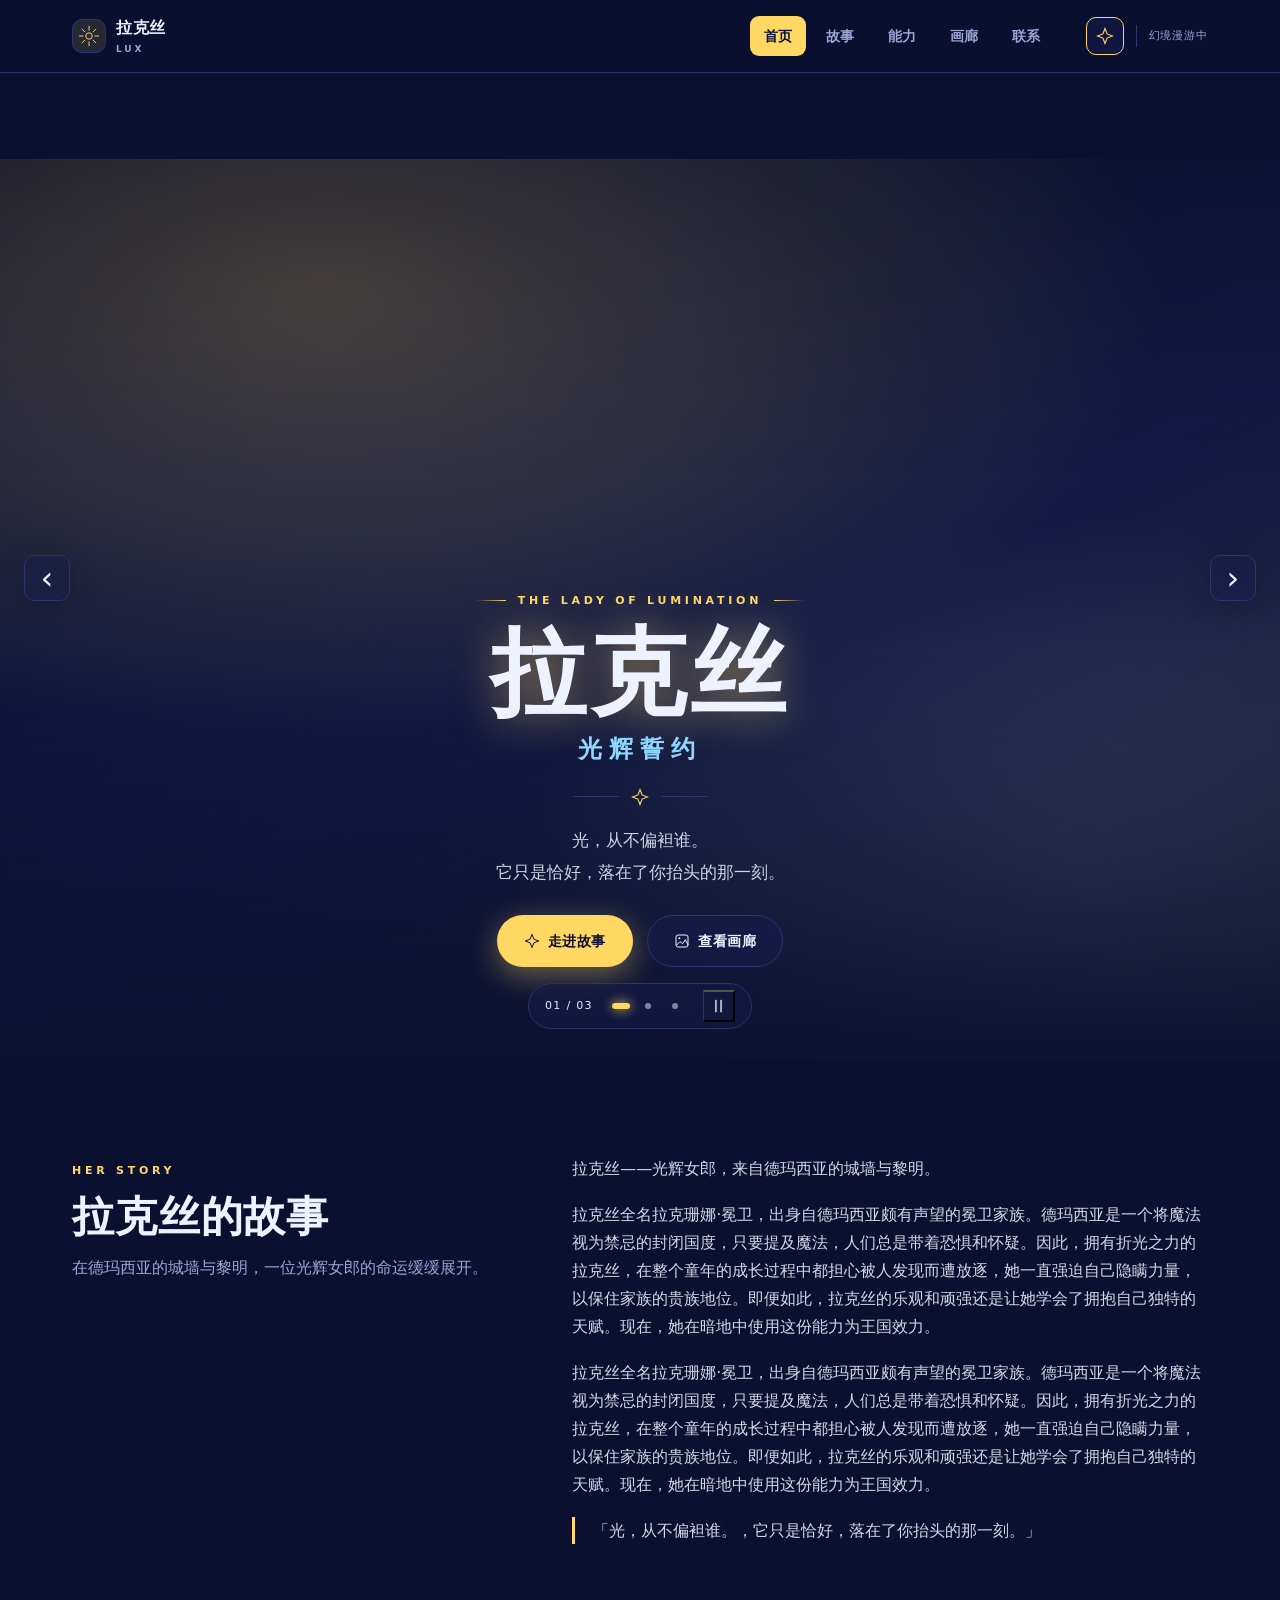
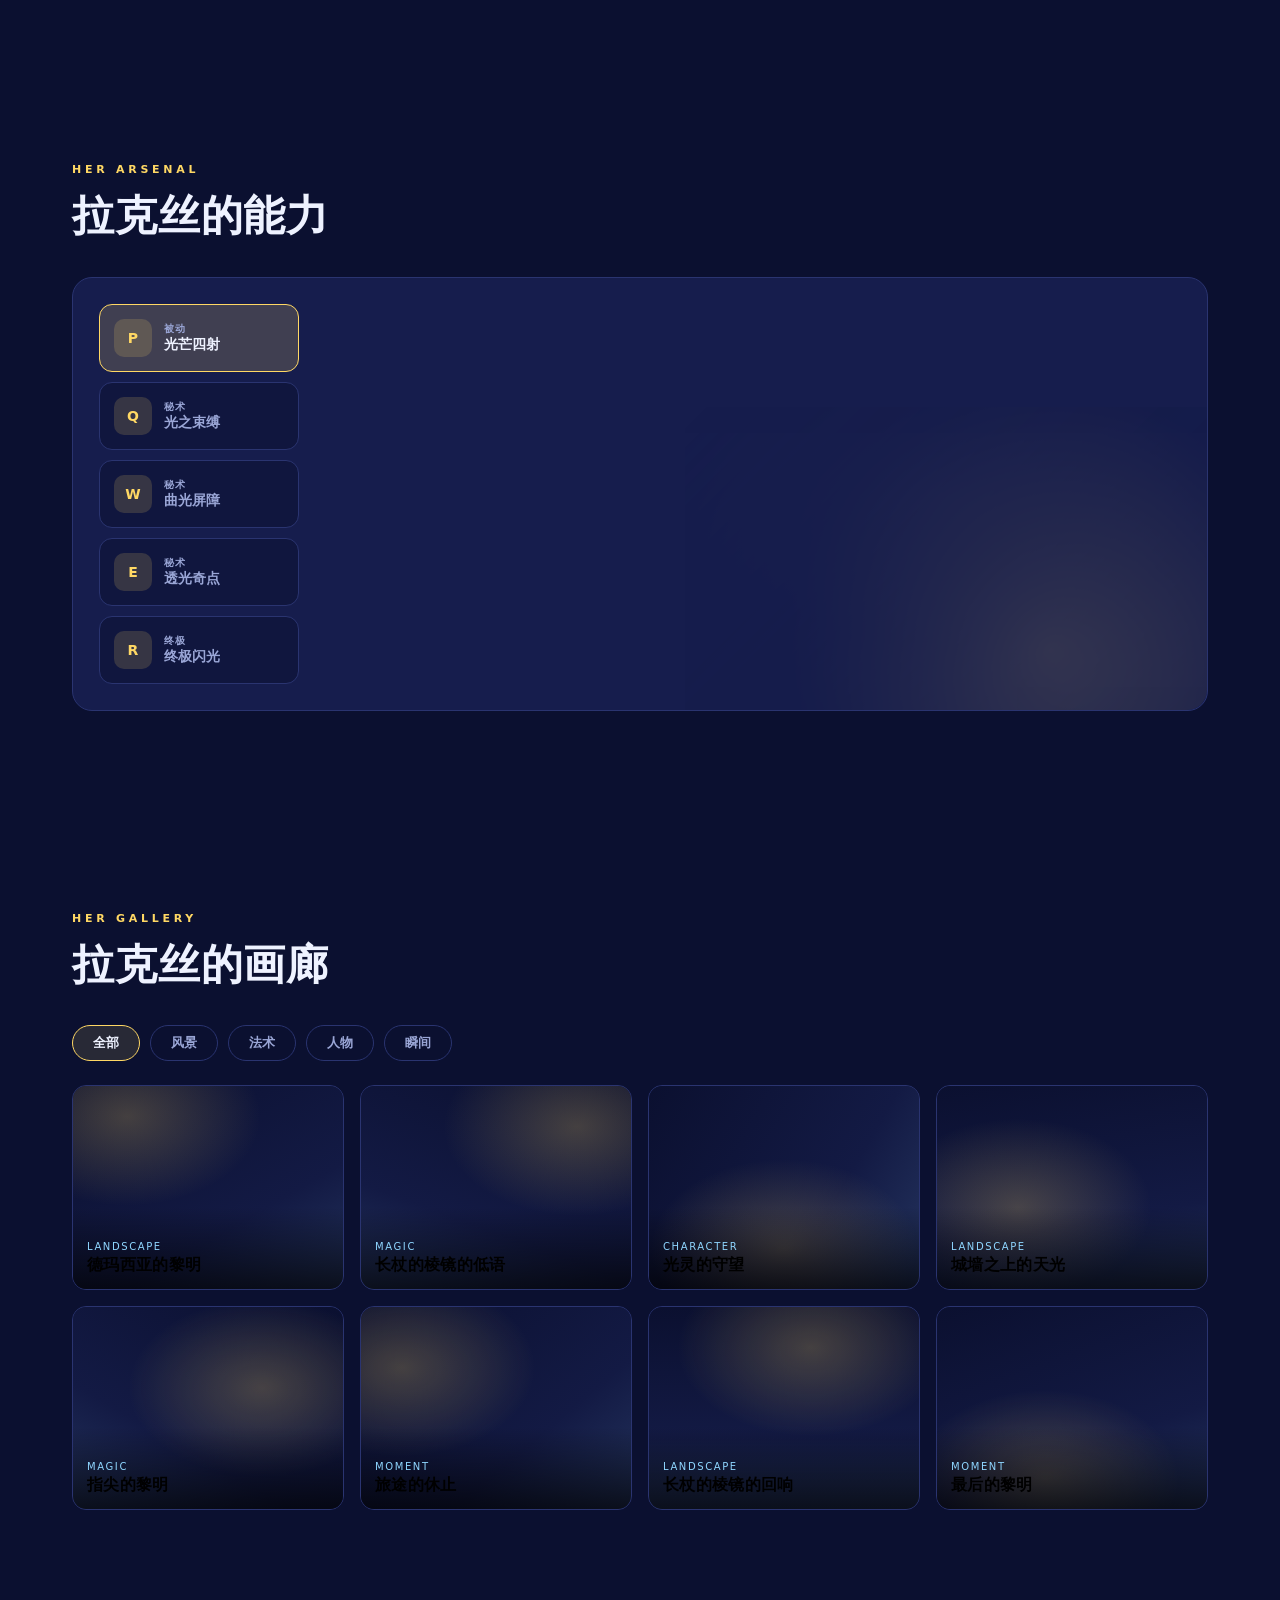
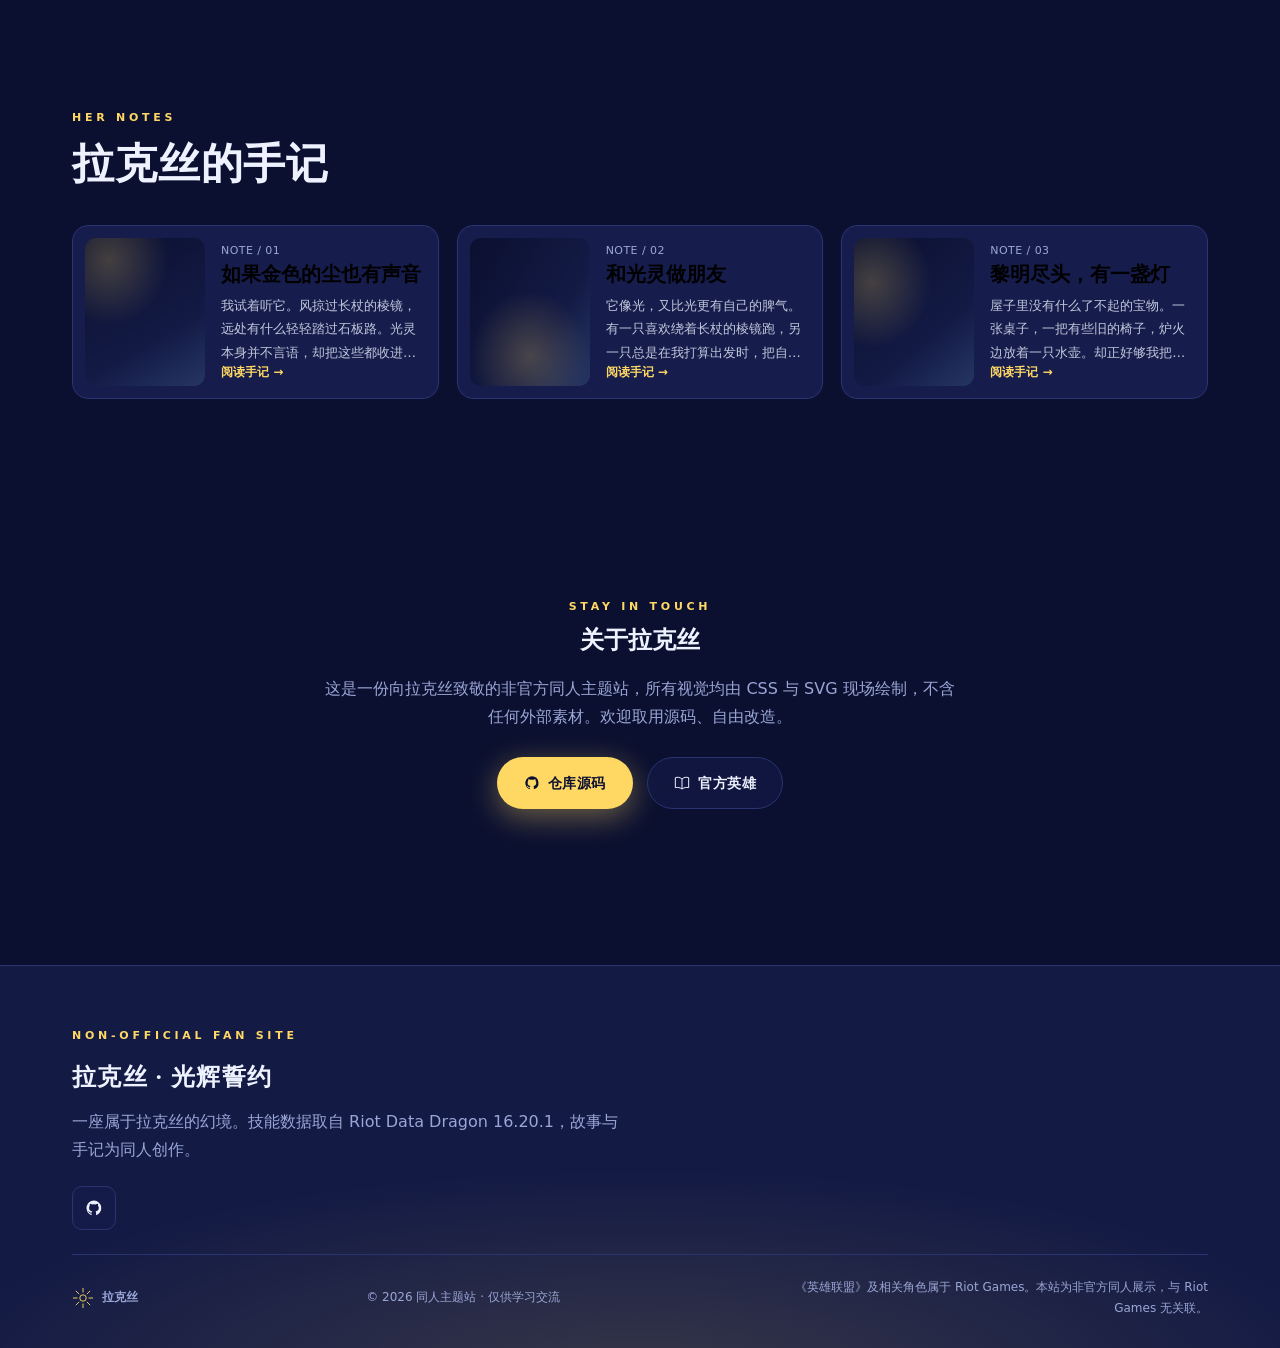
==== index.html @ 7fa34d3c "feat: 拉克丝 · 光辉誓约 专属同人站 v1.0" ====
<!doctype html>
<html lang="zh-CN">
<head>
  <meta charset="utf-8">
  <meta name="viewport" content="width=device-width, initial-scale=1">
  <meta name="theme-color" content="#0b1030">
  <meta name="description" content="拉克丝（光辉女郎）非官方同人主题站——在德玛西亚的城墙与黎明的幻境里，重温她的技能、故事与瞬间。">
  <title>拉克丝 · 光辉誓约</title>
  <link rel="icon" type="image/svg+xml" href="assets/favicon.svg">
  <link rel="stylesheet" href="styles.css">
  <script src="script.js" defer></script>
</head>
<body>
  <a class="skip-link" href="#main">跳到主要内容</a>
  <svg class="icon-library" aria-hidden="true" xmlns="http://www.w3.org/2000/svg">
    <symbol id="icon-sigil" viewBox="0 0 48 48"><circle cx="24" cy="24" r="7" fill="none" stroke="currentColor" stroke-width="2"/><g stroke="currentColor" stroke-width="2" stroke-linecap="round"><line x1="24" y1="3" x2="24" y2="11"/><line x1="24" y1="37" x2="24" y2="45"/><line x1="3" y1="24" x2="11" y2="24"/><line x1="37" y1="24" x2="45" y2="24"/><line x1="9" y1="9" x2="15" y2="15"/><line x1="33" y1="33" x2="39" y2="39"/><line x1="39" y1="9" x2="33" y2="15"/><line x1="15" y1="33" x2="9" y2="39"/></g></symbol>
    <symbol id="icon-star" viewBox="0 0 24 24"><path d="m12 2 2.8 7.2L22 12l-7.2 2.8L12 22l-2.8-7.2L2 12l7.2-2.8L12 2Z" fill="none" stroke="currentColor" stroke-width="1.5"/></symbol>
    <symbol id="icon-moon" viewBox="0 0 24 24"><path d="M20.8 14A9 9 0 0 1 10 3.2 9 9 0 1 0 20.8 14Z" fill="none" stroke="currentColor" stroke-width="1.5"/></symbol>
    <symbol id="icon-image" viewBox="0 0 24 24"><rect x="3" y="3" width="18" height="18" rx="3" fill="none" stroke="currentColor" stroke-width="1.5"/><circle cx="8" cy="8" r="1.5" fill="currentColor"/><path d="m4 18 5-5 4 3 4-6 4 8" fill="none" stroke="currentColor" stroke-width="1.5"/></symbol>
    <symbol id="icon-book" viewBox="0 0 24 24"><path d="M12 6C9 3 5 3 2 4v15c4-1 7 0 10 2 3-2 6-3 10-2V4c-3-1-7-1-10 2Zm0 0v15" fill="none" stroke="currentColor" stroke-width="1.5"/></symbol>
    <symbol id="icon-mail" viewBox="0 0 24 24"><rect x="2" y="4" width="20" height="16" rx="3" fill="none" stroke="currentColor" stroke-width="1.5"/><path d="m3 5 9 8 9-8" fill="none" stroke="currentColor" stroke-width="1.5"/></symbol>
    <symbol id="icon-github" viewBox="0 0 24 24"><path d="M12 2a10 10 0 0 0-3.2 19.5v-2.3c-2.6.6-3.2-1.1-3.2-1.1-.4-1-1-1.3-1-1.3-.9-.6.1-.6.1-.6 1 0 1.5 1 1.5 1 .9 1.5 2.3 1 2.8.8.1-.7.4-1.2.7-1.5-2.1-.2-4.3-1.1-4.3-4.8 0-1.1.4-2 1-2.7-.1-.2-.4-1.3.1-2.7 0 0 .9-.3 2.8 1a9.4 9.4 0 0 1 5.1 0c2-1.3 2.8-1 2.8-1 .6 1.4.2 2.5.1 2.7.7.7 1.1 1.6 1.1 2.7 0 3.7-2.2 4.5-4.3 4.8.4.3.7.9.7 1.8v3.2A10 10 0 0 0 12 2Z" fill="currentColor"/></symbol>
  </svg>

  <header class="site-header">
    <nav class="navigation" aria-label="主导航">
      <a class="brand" href="#home" aria-label="拉克丝首页"><span class="brand-mark"><svg><use href="#icon-sigil"/></svg></span><span>拉克丝<small>LUX</small></span></a>
      <div class="nav-links" id="nav-menu">
        <a href="#home" class="active">首页</a><a href="#story-detail">故事</a><a href="#ability-detail">能力</a><a href="#gallery">画廊</a><a href="#contact">联系</a>
      </div>
      <div class="nav-tools"><button class="icon-button atmosphere-button" type="button" aria-label="关闭粒子效果" aria-pressed="true" title="粒子效果"><svg><use href="#icon-star"/></svg></button><span class="nav-divider"></span><span class="nav-note">幻境漫游中</span><button class="menu-toggle icon-button" type="button" aria-controls="nav-menu" aria-expanded="false" aria-label="打开导航菜单"><span></span><span></span></button></div>
    </nav>
  </header>

  <main id="main">
    <section id="home" class="hero" aria-labelledby="hero-title" aria-roledescription="轮播图">
      <div class="hero-slides"><div class="hero-track" id="hero-track">
        <div class="hero-image" data-label="主视觉" role="img" aria-label="主视觉：拉克丝的主题幻境" style="background:radial-gradient(120% 90% at 25% 15%, #ffd86440 0%, transparent 55%), radial-gradient(90% 80% at 85% 80%, #8fd6ff2e 0%, transparent 50%), linear-gradient(155deg, #0b1030 0%, #131a44 55%, #ffd8641f 100%)"></div>
<div class="hero-image" data-label="幻境" role="img" aria-label="幻境：拉克丝的主题幻境" style="background:radial-gradient(100% 100% at 80% 20%, #8fd6ff33 0%, transparent 55%), linear-gradient(200deg, #131a44 0%, #0b1030 60%, #ffd86422 100%)"></div>
<div class="hero-image" data-label="余光" role="img" aria-label="余光：拉克丝的主题幻境" style="background:radial-gradient(110% 90% at 50% 90%, #ffd86433 0%, transparent 55%), linear-gradient(120deg, #0b1030 0%, #131a44 70%, #8fd6ff1f 100%)"></div>
      </div></div>
      <div class="hero-shade"></div><div class="particles" aria-hidden="true"></div>
      <button class="hero-arrow hero-previous icon-button" type="button" aria-label="上一张主视觉" aria-controls="hero-track" hidden>‹</button>
      <button class="hero-arrow hero-next icon-button" type="button" aria-label="下一张主视觉" aria-controls="hero-track" hidden>›</button>
      <div class="hero-content">
        <p class="eyebrow"><span></span> THE LADY OF LUMINATION <span></span></p>
        <h1 id="hero-title">拉克丝</h1>
        <p class="hero-subtitle">光辉誓约</p>
        <div class="ornament" aria-hidden="true"><i></i><svg><use href="#icon-star"/></svg><i></i></div>
        <p class="hero-description">光，从不偏袒谁。<br>它只是恰好，落在了你抬头的那一刻。</p>
        <div class="hero-actions"><a class="button button-primary" href="#story-detail"><svg><use href="#icon-star"/></svg>走进故事</a><a class="button button-glass" href="#gallery"><svg><use href="#icon-image"/></svg>查看画廊</a></div>
      </div>
      <div class="hero-carousel-controls" role="group" aria-label="主视觉轮播控制" hidden>
        <span class="hero-slide-count" aria-hidden="true">01 / 03</span>
        <div class="hero-dots"><button type="button" class="hero-dot" data-hero-slide="0" aria-label="切换到第 1 张主视觉" aria-controls="hero-track" aria-pressed="true"></button><button type="button" class="hero-dot" data-hero-slide="1" aria-label="切换到第 2 张主视觉" aria-controls="hero-track" aria-pressed="false"></button><button type="button" class="hero-dot" data-hero-slide="2" aria-label="切换到第 3 张主视觉" aria-controls="hero-track" aria-pressed="false"></button></div>
        <button class="hero-play-toggle" type="button" aria-label="暂停自动轮播" aria-controls="hero-track" aria-pressed="false"><span aria-hidden="true">Ⅱ</span></button>
      </div>
      <span class="sr-only" id="hero-slide-status" role="status" aria-live="polite" aria-atomic="true"></span>
    </section>

    <section id="story-detail" class="story-section" aria-labelledby="story-title">
      <div class="story-inner">
        <div class="section-heading">
          <p class="eyebrow">HER STORY</p>
          <h2 id="story-title">拉克丝的故事</h2>
          <p class="section-intro">在德玛西亚的城墙与黎明，一位光辉女郎的命运缓缓展开。</p>
        </div>
        <div class="story-copy">
          <p class="story-description">拉克丝——光辉女郎，来自德玛西亚的城墙与黎明。</p><p>拉克丝全名拉克珊娜·冕卫，出身自德玛西亚颇有声望的冕卫家族。德玛西亚是一个将魔法视为禁忌的封闭国度，只要提及魔法，人们总是带着恐惧和怀疑。因此，拥有折光之力的拉克丝，在整个童年的成长过程中都担心被人发现而遭放逐，她一直强迫自己隐瞒力量，以保住家族的贵族地位。即便如此，拉克丝的乐观和顽强还是让她学会了拥抱自己独特的天赋。现在，她在暗地中使用这份能力为王国效力。</p><p>拉克丝全名拉克珊娜·冕卫，出身自德玛西亚颇有声望的冕卫家族。德玛西亚是一个将魔法视为禁忌的封闭国度，只要提及魔法，人们总是带着恐惧和怀疑。因此，拥有折光之力的拉克丝，在整个童年的成长过程中都担心被人发现而遭放逐，她一直强迫自己隐瞒力量，以保住家族的贵族地位。即便如此，拉克丝的乐观和顽强还是让她学会了拥抱自己独特的天赋。现在，她在暗地中使用这份能力为王国效力。</p><p class="story-quote">「光，从不偏袒谁。，它只是恰好，落在了你抬头的那一刻。」</p>
        </div>
      </div>
    </section>

    <section id="ability-detail" class="abilities-section" aria-labelledby="ability-title">
      <div class="section-heading">
        <p class="eyebrow">HER ARSENAL</p>
        <h2 id="ability-title">拉克丝的能力</h2>
      </div>
      <div class="ability-panel">
        <div class="ability-tabs" role="tablist" aria-label="技能切换">
          <button id="tab-passive" role="tab" data-ability="passive" aria-selected="true" aria-controls="ability-content" tabindex="0"><span class="ability-badge">P</span><span><small>被动</small>光芒四射</span></button>
<button id="tab-q" role="tab" data-ability="q" aria-selected="false" aria-controls="ability-content" tabindex="-1"><span class="ability-badge">Q</span><span><small>秘术</small>光之束缚</span></button>
<button id="tab-w" role="tab" data-ability="w" aria-selected="false" aria-controls="ability-content" tabindex="-1"><span class="ability-badge">W</span><span><small>秘术</small>曲光屏障</span></button>
<button id="tab-e" role="tab" data-ability="e" aria-selected="false" aria-controls="ability-content" tabindex="-1"><span class="ability-badge">E</span><span><small>秘术</small>透光奇点</span></button>
<button id="tab-r" role="tab" data-ability="r" aria-selected="false" aria-controls="ability-content" tabindex="-1"><span class="ability-badge">R</span><span><small>终极</small>终极闪光</span></button>
        </div>
        <div class="ability-content" id="ability-content" role="tabpanel" tabindex="0" aria-labelledby="tab-passive">
          <p class="eyebrow" id="ability-label"></p>
          <h3 id="ability-name"></h3>
          <p id="ability-description"></p>
        </div>
        <div class="ability-art" aria-hidden="true"></div>
      </div>
    </section>

    <section id="gallery" class="gallery-section" aria-labelledby="gallery-title">
      <div class="section-heading">
        <p class="eyebrow">HER GALLERY</p>
        <h2 id="gallery-title">拉克丝的画廊</h2>
      </div>
      <div class="gallery-filters" role="group" aria-label="画廊分类筛选">
        <button type="button" data-filter="all" class="selected" aria-pressed="true">全部</button>
        <button type="button" data-filter="landscape" aria-pressed="false">风景</button>
        <button type="button" data-filter="magic" aria-pressed="false">法术</button>
        <button type="button" data-filter="character" aria-pressed="false">人物</button>
        <button type="button" data-filter="moment" aria-pressed="false">瞬间</button>
      </div>
      <div class="gallery-grid">
        <button class="gallery-item" data-category="landscape" data-scene="1" aria-label="查看：德玛西亚的黎明"><span class="gallery-art scene-1" aria-hidden="true"></span><span class="gallery-caption"><small>LANDSCAPE</small><strong>德玛西亚的黎明</strong></span></button>
<button class="gallery-item" data-category="magic" data-scene="2" aria-label="查看：长杖的棱镜的低语"><span class="gallery-art scene-2" aria-hidden="true"></span><span class="gallery-caption"><small>MAGIC</small><strong>长杖的棱镜的低语</strong></span></button>
<button class="gallery-item" data-category="character" data-scene="3" aria-label="查看：光灵的守望"><span class="gallery-art scene-3" aria-hidden="true"></span><span class="gallery-caption"><small>CHARACTER</small><strong>光灵的守望</strong></span></button>
<button class="gallery-item" data-category="landscape" data-scene="4" aria-label="查看：城墙之上的天光"><span class="gallery-art scene-4" aria-hidden="true"></span><span class="gallery-caption"><small>LANDSCAPE</small><strong>城墙之上的天光</strong></span></button>
<button class="gallery-item" data-category="magic" data-scene="5" aria-label="查看：指尖的黎明"><span class="gallery-art scene-5" aria-hidden="true"></span><span class="gallery-caption"><small>MAGIC</small><strong>指尖的黎明</strong></span></button>
<button class="gallery-item" data-category="moment" data-scene="6" aria-label="查看：旅途的休止"><span class="gallery-art scene-6" aria-hidden="true"></span><span class="gallery-caption"><small>MOMENT</small><strong>旅途的休止</strong></span></button>
<button class="gallery-item" data-category="landscape" data-scene="7" aria-label="查看：长杖的棱镜的回响"><span class="gallery-art scene-7" aria-hidden="true"></span><span class="gallery-caption"><small>LANDSCAPE</small><strong>长杖的棱镜的回响</strong></span></button>
<button class="gallery-item" data-category="moment" data-scene="8" aria-label="查看：最后的黎明"><span class="gallery-art scene-8" aria-hidden="true"></span><span class="gallery-caption"><small>MOMENT</small><strong>最后的黎明</strong></span></button>
      </div>
    </section>

    <section id="journal" class="journal-section" aria-labelledby="journal-title">
      <div class="section-heading">
        <p class="eyebrow">HER NOTES</p>
        <h2 id="journal-title">拉克丝的手记</h2>
      </div>
      <div class="journal-list">
        <button class="journal-card" data-article="0" aria-label="阅读：如果金色的尘也有声音"><span class="journal-art scene-1" aria-hidden="true"></span><span class="journal-copy"><span class="journal-meta">NOTE / 01</span><strong>如果金色的尘也有声音</strong><span class="journal-excerpt">我试着听它。风掠过长杖的棱镜，远处有什么轻轻踏过石板路。光灵本身并不言语，却把这些都收进了夜色。</span><span class="read-label">阅读手记 →</span></span></button>
<button class="journal-card" data-article="1" aria-label="阅读：和光灵做朋友"><span class="journal-art scene-3" aria-hidden="true"></span><span class="journal-copy"><span class="journal-meta">NOTE / 02</span><strong>和光灵做朋友</strong><span class="journal-excerpt">它像光，又比光更有自己的脾气。有一只喜欢绕着长杖的棱镜跑，另一只总是在我打算出发时，把自己团成一小团。我分不清那是不是休息，但我决定尊重它的安排。</span><span class="read-label">阅读手记 →</span></span></button>
<button class="journal-card" data-article="2" aria-label="阅读：黎明尽头，有一盏灯"><span class="journal-art scene-6" aria-hidden="true"></span><span class="journal-copy"><span class="journal-meta">NOTE / 03</span><strong>黎明尽头，有一盏灯</strong><span class="journal-excerpt">屋子里没有什么了不起的宝物。一张桌子，一把有些旧的椅子，炉火边放着一只水壶。却正好够我把斗篷晾开，把长杖的棱镜摊在桌上，让赶了一天路的手指慢慢暖起来。</span><span class="read-label">阅读手记 →</span></span></button>
      </div>
    </section>

    <section id="contact" class="contact-section" aria-labelledby="contact-title">
      <div class="contact-inner">
        <p class="eyebrow">STAY IN TOUCH</p>
        <h2 id="contact-title">关于拉克丝</h2>
        <p class="contact-copy">这是一份向拉克丝致敬的非官方同人主题站，所有视觉均由 CSS 与 SVG 现场绘制，不含任何外部素材。欢迎取用源码、自由改造。</p>
        <div class="contact-actions">
          <a class="button button-primary" href="https://github.com/heqiangdiao-wq/lol-lux" rel="noopener"><svg><use href="#icon-github"/></svg>仓库源码</a>
          <a class="button button-glass" href="https://www.leagueoflegends.com/zh-tw/champions/" rel="noopener"><svg><use href="#icon-book"/></svg>官方英雄</a>
        </div>
      </div>
    </section>
  </main>

  <footer class="site-footer">
    <div class="footer-glow" aria-hidden="true"></div>
    <div class="footer-content">
      <p class="eyebrow">NON-OFFICIAL FAN SITE</p>
      <h2>拉克丝 · 光辉誓约</h2>
      <p>一座属于拉克丝的幻境。技能数据取自 Riot Data Dragon 16.20.1，故事与手记为同人创作。</p>
      <div class="footer-socials">
        <a class="icon-button" href="https://github.com/heqiangdiao-wq/lol-lux" rel="noopener" aria-label="GitHub 仓库"><svg><use href="#icon-github"/></svg></a>
      </div>
      <div class="footer-bottom">
        <p class="footer-brand"><svg class="footer-mark"><use href="#icon-sigil"/></svg> 拉克丝</p>
        <p>© <span id="copyright-year">2026</span> 同人主题站 · 仅供学习交流</p>
        <p class="legal-note">《英雄联盟》及相关角色属于 Riot Games。本站为非官方同人展示，与 Riot Games 无关联。</p>
      </div>
    </div>
  </footer>

  <dialog class="lightbox" id="gallery-dialog" aria-label="画廊大图">
    <button class="dialog-close icon-button" type="button" aria-label="关闭大图">×</button>
    <div class="lightbox-image" id="lightbox-image" role="img" aria-label=""></div>
    <div class="lightbox-bottom">
      <h2 id="lightbox-title"></h2>
      <div class="lightbox-nav">
        <button class="icon-button" id="gallery-prev" type="button" aria-label="上一张">‹</button>
        <span id="lightbox-counter"></span>
        <button class="icon-button" id="gallery-next" type="button" aria-label="下一张">›</button>
      </div>
    </div>
  </dialog>

  <dialog class="article" id="article-dialog" aria-label="手记阅读">
    <button class="dialog-close icon-button" type="button" aria-label="关闭手记">×</button>
    <div class="article-cover" id="article-cover"></div>
    <div class="article-body">
      <h2 id="article-title"></h2>
      <div id="article-content"></div>
    </div>
  </dialog>
</body>
</html>
---- styles.css ----
/* ====== 拉克丝 · 主题变量 ====== */
:root{
  --bg:#0b1030; --bg-2:#131a44; --panel:#161d4d;
  --primary:#ffd864; --primary-2:#ffb347; --accent:#8fd6ff;
  --text:#eef2ff; --muted:#9aa6d6; --line:#2a3470; --flake:#ffe9a8;
  --sans:"PingFang SC","Microsoft YaHei","Hiragino Sans GB",system-ui,-apple-system,"Segoe UI",Roboto,sans-serif;
  --serif:"Songti SC","SimSun",Georgia,"Times New Roman",serif;
}
*{box-sizing:border-box;margin:0;padding:0}
html{scroll-behavior:smooth;scroll-padding-top:84px}
body{background:var(--bg);color:var(--text);font-family:var(--sans);line-height:1.75;-webkit-font-smoothing:antialiased;overflow-x:hidden}
a{color:inherit;text-decoration:none}
img{max-width:100%;display:block}
.sr-only{position:absolute;width:1px;height:1px;padding:0;margin:-1px;overflow:hidden;clip-path:inset(50%);white-space:nowrap;border:0}
.skip-link{position:fixed;left:14px;top:-60px;z-index:60;background:var(--primary);color:var(--bg);padding:9px 16px;border-radius:8px;font-weight:700;transition:top .25s}
.skip-link:focus{top:14px}
:focus-visible{outline:2px solid var(--accent);outline-offset:3px;border-radius:4px}

/* ====== header / nav ====== */
.site-header{position:fixed;inset:0 0 auto;z-index:50;backdrop-filter:blur(14px);background:color-mix(in srgb,var(--bg) 72%,transparent);border-bottom:1px solid var(--line)}
.navigation{max-width:1180px;margin:0 auto;display:flex;align-items:center;gap:18px;padding:14px 22px}
.brand{display:flex;align-items:center;gap:10px;font-weight:800;letter-spacing:.04em}
.brand-mark{width:34px;height:34px;display:grid;place-items:center;color:var(--primary);border:1px solid var(--line);border-radius:10px;background:color-mix(in srgb,var(--primary) 12%,transparent)}
.brand-mark svg{width:22px;height:22px}
.brand small{display:block;font-size:9px;letter-spacing:.32em;color:var(--muted);font-weight:600}
.nav-links{display:flex;gap:6px;margin-left:auto}
.nav-links a{padding:8px 14px;border-radius:9px;color:var(--muted);font-size:14px;font-weight:600;transition:.2s}
.nav-links a:hover{color:var(--text);background:color-mix(in srgb,var(--primary) 12%,transparent)}
.nav-links a.active{color:var(--bg);background:var(--primary)}
.nav-tools{display:flex;align-items:center;gap:12px;margin-left:14px}
.nav-divider{width:1px;height:22px;background:var(--line)}
.nav-note{font-size:11px;color:var(--muted);letter-spacing:.08em}
.icon-button{display:grid;place-items:center;width:38px;height:38px;border-radius:10px;border:1px solid var(--line);background:color-mix(in srgb,var(--panel) 60%,transparent);color:var(--text);cursor:pointer;transition:.2s}
.icon-button:hover{border-color:var(--primary);color:var(--primary)}
.icon-button svg{width:18px;height:18px;fill:currentColor}
.atmosphere-button[aria-pressed="true"]{color:var(--primary);border-color:var(--primary)}
.menu-toggle{display:none;flex-direction:column;gap:4px}
.menu-toggle span{width:18px;height:2px;background:currentColor;border-radius:2px}
@media(max-width:760px){.nav-links{position:fixed;inset:64px 14px auto;flex-direction:column;background:var(--bg-2);border:1px solid var(--line);border-radius:14px;padding:10px;gap:4px;display:none}
.nav-links.open{display:flex}
.nav-links a{padding:12px 14px}
.menu-toggle{display:flex}
.nav-note{display:none}}

/* ====== hero ====== */
.hero{position:relative;height:100svh;min-height:620px;display:flex;align-items:flex-end;overflow:hidden}
.hero-slides{position:absolute;inset:0;z-index:-3;overflow:hidden}
.hero-track{display:flex;width:100%;height:100%;will-change:transform}
.hero-track.is-ready{transition:transform .8s cubic-bezier(.65,0,.35,1)}
.hero-track>.hero-image{flex:0 0 100%;width:100%;height:100%;min-width:0;background-size:cover;background-position:center}
.hero-shade{position:absolute;inset:0;z-index:-2;background:linear-gradient(180deg,rgba(0,0,0,.15) 0%,transparent 35%,transparent 55%,color-mix(in srgb,var(--bg) 92%,transparent) 100%)}
.particles{position:absolute;inset:0;z-index:-1;pointer-events:none;overflow:hidden}
.snowflake{position:absolute;top:-8%;width:6px;height:6px;border-radius:50%;background:var(--flake);opacity:.7;box-shadow:0 0 8px var(--flake);animation:fall linear infinite}
@keyframes fall{0%{transform:translateY(-10vh) translateX(0)}100%{transform:translateY(112vh) translateX(20px)}}
.hero-content{position:relative;z-index:3;max-width:760px;padding:0 30px 92px;margin:0 auto;width:100%;text-align:center}
.eyebrow{display:inline-flex;align-items:center;gap:12px;font-size:11px;letter-spacing:.34em;color:var(--primary);font-weight:700}
.eyebrow span{width:30px;height:1px;background:linear-gradient(90deg,transparent,var(--primary))}
.eyebrow span:last-child{background:linear-gradient(90deg,var(--primary),transparent)}
.hero h1{font-family:var(--serif);font-size:96px;line-height:1;margin:16px 0 6px;letter-spacing:.04em;text-shadow:0 4px 40px color-mix(in srgb,var(--primary) 50%,transparent)}
.hero-subtitle{font-size:24px;color:var(--accent);letter-spacing:.3em;font-weight:600}
.ornament{display:flex;align-items:center;justify-content:center;gap:12px;margin:18px 0}
.ornament i{width:46px;height:1px;background:var(--line)}
.ornament svg{width:18px;height:18px;color:var(--primary);fill:none;stroke:var(--primary);stroke-width:1.4}
.hero-description{font-size:17px;color:color-mix(in srgb,var(--text) 86%,transparent);line-height:1.9}
.hero-actions{display:flex;gap:14px;justify-content:center;margin-top:26px;flex-wrap:wrap}
.button{display:inline-flex;align-items:center;gap:8px;padding:13px 26px;border-radius:30px;font-weight:700;font-size:14px;letter-spacing:.04em;transition:.2s;border:1px solid transparent}
.button svg{width:16px;height:16px;fill:currentColor}
.button-primary{background:var(--primary);color:var(--bg);box-shadow:0 8px 30px color-mix(in srgb,var(--primary) 40%,transparent)}
.button-primary:hover{transform:translateY(-2px);box-shadow:0 12px 38px color-mix(in srgb,var(--primary) 55%,transparent)}
.button-glass{background:color-mix(in srgb,var(--panel) 55%,transparent);border-color:var(--line);color:var(--text);backdrop-filter:blur(8px)}
.button-glass:hover{border-color:var(--primary);color:var(--primary)}
.hero-arrow{position:absolute;top:44%;z-index:4;width:46px;height:46px;background:color-mix(in srgb,var(--panel) 40%,transparent);border-color:var(--line);backdrop-filter:blur(15px);font:32px/1 var(--sans);box-shadow:0 4px 25px rgba(0,0,0,.25)}
.hero-previous{left:24px}.hero-next{right:24px}
.hero-arrow[aria-disabled="true"]{opacity:.55}
.hero-carousel-controls{position:absolute;left:50%;bottom:30px;transform:translateX(-50%);z-index:4;display:flex;align-items:center;gap:16px;border:1px solid var(--line);border-radius:30px;padding:6px 16px;background:color-mix(in srgb,var(--panel) 45%,transparent);backdrop-filter:blur(16px)}
.hero-slide-count{font-size:11px;letter-spacing:.12em;color:var(--text);white-space:nowrap}
.hero-dots{display:flex;gap:3px;align-items:center}
.hero-dot{position:relative;display:block;width:24px;height:30px;background:transparent;padding:0;border:0;cursor:pointer}
.hero-dot:after{content:"";position:absolute;left:50%;top:50%;width:6px;height:6px;border-radius:6px;background:color-mix(in srgb,var(--text) 50%,transparent);transform:translate(-50%,-50%);transition:.3s}
.hero-dot[aria-pressed="true"]:after{width:18px;background:var(--primary);box-shadow:0 0 12px var(--primary)}
.hero-play-toggle{display:grid;place-items:center;width:32px;height:32px;border-left:1px solid var(--line);background:none;padding:0;color:var(--text);font-size:17px;cursor:pointer}
.hero-dot[aria-disabled="true"]{cursor:default}

/* ====== sections ====== */
.story-section,.abilities-section,.gallery-section,.journal-section,.contact-section{padding:96px 22px;max-width:1180px;margin:0 auto}
.section-heading{margin-bottom:34px}
.section-heading h2{font-family:var(--serif);font-size:42px;line-height:1.25;margin-top:8px;letter-spacing:.02em}
.section-intro{color:var(--muted);max-width:620px;margin-top:10px}
.story-inner{display:grid;grid-template-columns:1fr 1.4fr;gap:46px;align-items:start}
.story-copy p{margin-bottom:18px;font-size:16px;color:color-mix(in srgb,var(--text) 88%,transparent)}
.story-quote{font-family:var(--serif);font-size:22px;color:var(--primary);border-left:3px solid var(--primary);padding-left:18px;line-height:1.7}
@media(max-width:760px){.story-inner{grid-template-columns:1fr;gap:24px}.section-heading h2{font-size:32px}.hero h1{font-size:64px}.hero-subtitle{font-size:18px}}

/* ====== abilities ====== */
.ability-panel{display:grid;grid-template-columns:200px 1fr;gap:26px;background:var(--panel);border:1px solid var(--line);border-radius:20px;padding:26px;position:relative;overflow:hidden;min-height:420px}
.ability-tabs{display:flex;flex-direction:column;gap:10px}
.ability-tabs button{display:flex;align-items:center;gap:12px;padding:14px;border-radius:13px;border:1px solid var(--line);background:color-mix(in srgb,var(--bg) 50%,transparent);color:var(--muted);cursor:pointer;text-align:left;transition:.2s;font-family:inherit}
.ability-tabs button:hover{border-color:var(--primary);color:var(--text)}
.ability-tabs button[aria-selected="true"]{background:color-mix(in srgb,var(--primary) 18%,transparent);border-color:var(--primary);color:var(--text)}
.ability-badge{flex:0 0 38px;width:38px;height:38px;display:grid;place-items:center;border-radius:10px;background:color-mix(in srgb,var(--primary) 16%,transparent);color:var(--primary);font-weight:800;font-size:15px}
.ability-tabs button small{display:block;font-size:10px;letter-spacing:.12em;color:var(--muted)}
.ability-tabs button span{font-weight:700;font-size:14px}
.ability-content{padding:6px 4px}
.ability-content .eyebrow{margin-bottom:8px}
.ability-content h3{font-family:var(--serif);font-size:34px;margin-bottom:14px}
.ability-content>p:not(.eyebrow){font-size:16px;color:color-mix(in srgb,var(--text) 86%,transparent);line-height:1.9}
.ability-art{position:absolute;right:0;bottom:0;width:46%;height:70%;opacity:.16;background:radial-gradient(80% 80% at 50% 30%, #ffd86440 0%, transparent 60%), linear-gradient(160deg, #131a44 0%, #0b1030 100%);border-radius:0 0 20px 0;mask-image:linear-gradient(135deg,transparent,#000);pointer-events:none}
.ability-art:before{content:"";position:absolute;inset:0;background:radial-gradient(circle at 70% 80%,var(--primary) 0,transparent 60%)}
@media(max-width:760px){.ability-panel{grid-template-columns:1fr;min-height:auto}.ability-tabs{flex-direction:row;flex-wrap:wrap}.ability-tabs button{flex:1 1 40%}.ability-art{display:none}}

/* ====== gallery ====== */
.gallery-filters{display:flex;gap:10px;flex-wrap:wrap;margin-bottom:24px}
.gallery-filters button{padding:8px 20px;border-radius:30px;border:1px solid var(--line);background:transparent;color:var(--muted);cursor:pointer;font-family:inherit;font-size:13px;font-weight:600;transition:.2s}
.gallery-filters button.selected,.gallery-filters button:hover{border-color:var(--primary);color:var(--text);background:color-mix(in srgb,var(--primary) 12%,transparent)}
.gallery-grid{display:grid;grid-template-columns:repeat(4,1fr);gap:16px}
.gallery-item{position:relative;border:1px solid var(--line);border-radius:14px;overflow:hidden;cursor:pointer;background:var(--bg-2);text-align:left;padding:0;font-family:inherit;transition:.2s}
.gallery-item:hover{transform:translateY(-4px);border-color:var(--primary);box-shadow:0 16px 40px rgba(0,0,0,.35)}
.gallery-art{display:block;aspect-ratio:4/3;width:100%}
.gallery-caption{position:absolute;left:0;right:0;bottom:0;padding:34px 14px 13px;background:linear-gradient(0deg,rgba(0,0,0,.7),transparent)}
.gallery-caption small{display:block;font-size:10px;letter-spacing:.16em;color:var(--accent)}
.gallery-caption strong{display:block;font-size:16px;letter-spacing:.02em;margin-top:3px}
@media(max-width:900px){.gallery-grid{grid-template-columns:repeat(2,1fr)}}
@media(max-width:420px){.gallery-grid{grid-template-columns:1fr}}

/* ====== journal ====== */
.journal-list{display:grid;grid-template-columns:repeat(3,1fr);gap:18px}
.journal-card{display:grid;grid-template-columns:120px 1fr;gap:16px;padding:12px;background:var(--panel);border:1px solid var(--line);border-radius:16px;align-items:center;min-height:170px;cursor:pointer;font-family:inherit;text-align:left;transition:.2s}
.journal-card:hover{border-color:var(--primary);transform:translateY(-3px)}
.journal-art{height:148px;border-radius:11px;background:radial-gradient(80% 80% at 50% 30%, #ffd86440 0%, transparent 60%), linear-gradient(160deg, #131a44 0%, #0b1030 100%)}
.journal-copy strong{display:block;font-size:20px;margin:4px 0;font-family:var(--serif)}
.journal-meta{font-size:11px;color:var(--muted);letter-spacing:.04em}
.journal-excerpt{font-size:13px;color:color-mix(in srgb,var(--text) 80%,transparent);line-height:1.8;display:-webkit-box;-webkit-line-clamp:3;-webkit-box-orient:vertical;overflow:hidden;margin-top:6px}
.read-label{font-size:12px;color:var(--primary);margin-top:8px;font-weight:700}
@media(max-width:760px){.journal-list{grid-template-columns:1fr}.journal-card{min-height:auto}.journal-art{height:120px}}

/* ====== contact ====== */
.contact-section{text-align:center}
.contact-inner{max-width:640px;margin:0 auto}
.contact-copy{color:var(--muted);font-size:16px;margin:14px 0 26px}
.contact-actions{display:flex;gap:14px;justify-content:center;flex-wrap:wrap}

/* ====== footer ====== */
.site-footer{margin-top:60px;position:relative;border-top:1px solid var(--line);background:var(--bg-2)}
.footer-glow{position:absolute;inset:0;overflow:hidden;pointer-events:none}
.footer-glow:after{content:"";position:absolute;bottom:-30px;left:0;width:100%;height:300px;background:radial-gradient(80% 100% at 50% 100%,color-mix(in srgb,var(--primary) 30%,transparent),transparent 70%);opacity:.5}
.footer-content{max-width:1180px;margin:0 auto;padding:54px 22px 30px;position:relative}
.footer-content h2{font-family:var(--serif);font-size:24px;margin:8px 0 10px;letter-spacing:.06em}
.footer-content>p:not(.eyebrow){color:var(--muted);max-width:560px}
.footer-socials{margin:22px 0}
.footer-socials .icon-button{width:44px;height:44px}
.footer-bottom{display:flex;align-items:center;justify-content:space-between;gap:16px;flex-wrap:wrap;padding-top:22px;border-top:1px solid var(--line);margin-top:24px}
.footer-brand{display:flex;align-items:center;gap:8px;font-weight:800}
.footer-mark{width:22px;height:22px;color:var(--primary)}
.footer-bottom p{font-size:12px;color:var(--muted)}
.legal-note{text-align:right;font-size:11px;line-height:1.7;max-width:420px}

/* ====== dialogs ====== */
.lightbox,.article{position:fixed;inset:0;margin:auto;width:min(92vw,860px);height:fit-content;max-height:90vh;border:1px solid var(--line);border-radius:18px;background:var(--bg-2);color:var(--text);padding:0;overflow:hidden}
.lightbox[open],.article[open]{display:flex;flex-direction:column}
.lightbox::backdrop,.article::backdrop{background:rgba(2,4,12,.78);backdrop-filter:blur(6px)}
.dialog-close{position:absolute;top:12px;right:12px;z-index:5;font-size:22px;line-height:1;width:40px;height:40px}
.lightbox-image{width:100%;height:min(60svh,520px);background-size:cover!important;background-position:center!important}
.lightbox-bottom{padding:18px 22px;display:flex;align-items:center;justify-content:space-between;gap:14px}
.lightbox-bottom h2{font-family:var(--serif);font-size:22px}
.lightbox-nav{display:flex;align-items:center;gap:12px}
.lightbox-nav span{font-size:12px;color:var(--muted)}
.article-cover{height:200px;background:radial-gradient(80% 80% at 50% 30%, #ffd86440 0%, transparent 60%), linear-gradient(160deg, #131a44 0%, #0b1030 100%)}
.article-body{padding:26px 28px 32px;overflow:auto}
.article-body h2{font-family:var(--serif);font-size:28px;margin-bottom:16px}
.article-body p{font-size:16px;line-height:1.95;margin-bottom:14px;color:color-mix(in srgb,var(--text) 90%,transparent)}
body.modal-open{overflow:hidden}
@media(max-width:760px){.lightbox-image{height:auto;aspect-ratio:4/3}.legal-note{text-align:left}}

/* ====== scene gradients ====== */
.scene-1{background:radial-gradient(90% 80% at 20% 15%, #ffd8643a 0%, transparent 55%), linear-gradient(150deg, #0b1030 0%, #131a44 65%, #8fd6ff22 100%)}
.scene-2{background:radial-gradient(90% 80% at 80% 20%, #ffd8643a 0%, transparent 55%), linear-gradient(200deg, #0b1030 0%, #131a44 65%, #8fd6ff22 100%)}
.scene-3{background:radial-gradient(90% 80% at 50% 80%, #ffd8643a 0%, transparent 55%), linear-gradient(120deg, #0b1030 0%, #131a44 65%, #8fd6ff22 100%)}
.scene-4{background:radial-gradient(90% 80% at 30% 60%, #ffd8643a 0%, transparent 55%), linear-gradient(170deg, #0b1030 0%, #131a44 65%, #8fd6ff22 100%)}
.scene-5{background:radial-gradient(90% 80% at 70% 40%, #ffd8643a 0%, transparent 55%), linear-gradient(210deg, #0b1030 0%, #131a44 65%, #8fd6ff22 100%)}
.scene-6{background:radial-gradient(90% 80% at 15% 30%, #ffd8643a 0%, transparent 55%), linear-gradient(140deg, #0b1030 0%, #131a44 65%, #8fd6ff22 100%)}
.scene-7{background:radial-gradient(90% 80% at 60% 20%, #ffd8643a 0%, transparent 55%), linear-gradient(180deg, #0b1030 0%, #131a44 65%, #8fd6ff22 100%)}
.scene-8{background:radial-gradient(90% 80% at 40% 85%, #ffd8643a 0%, transparent 55%), linear-gradient(160deg, #0b1030 0%, #131a44 65%, #8fd6ff22 100%)}

@media(prefers-reduced-motion:reduce){html{scroll-behavior:auto}*,*:before,*:after{animation:none!important;transition:none!important}.particles{display:none}}
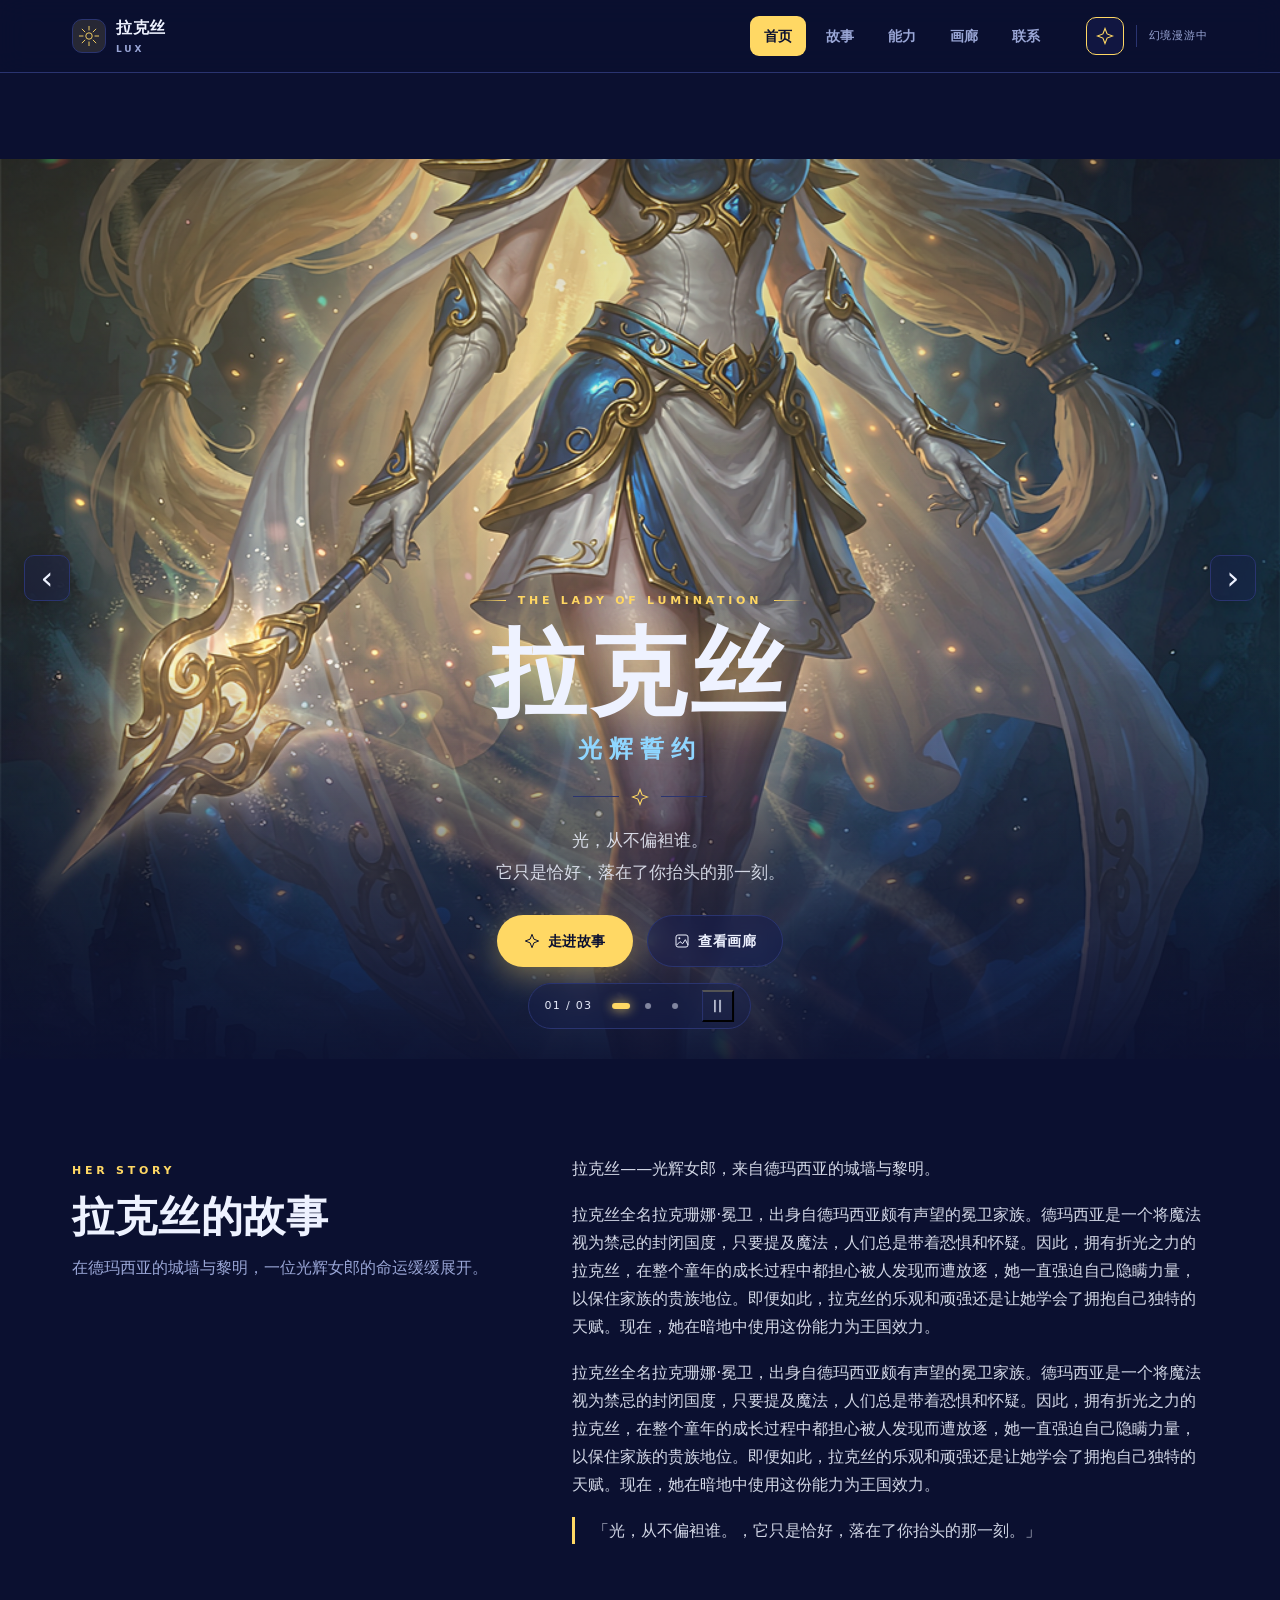
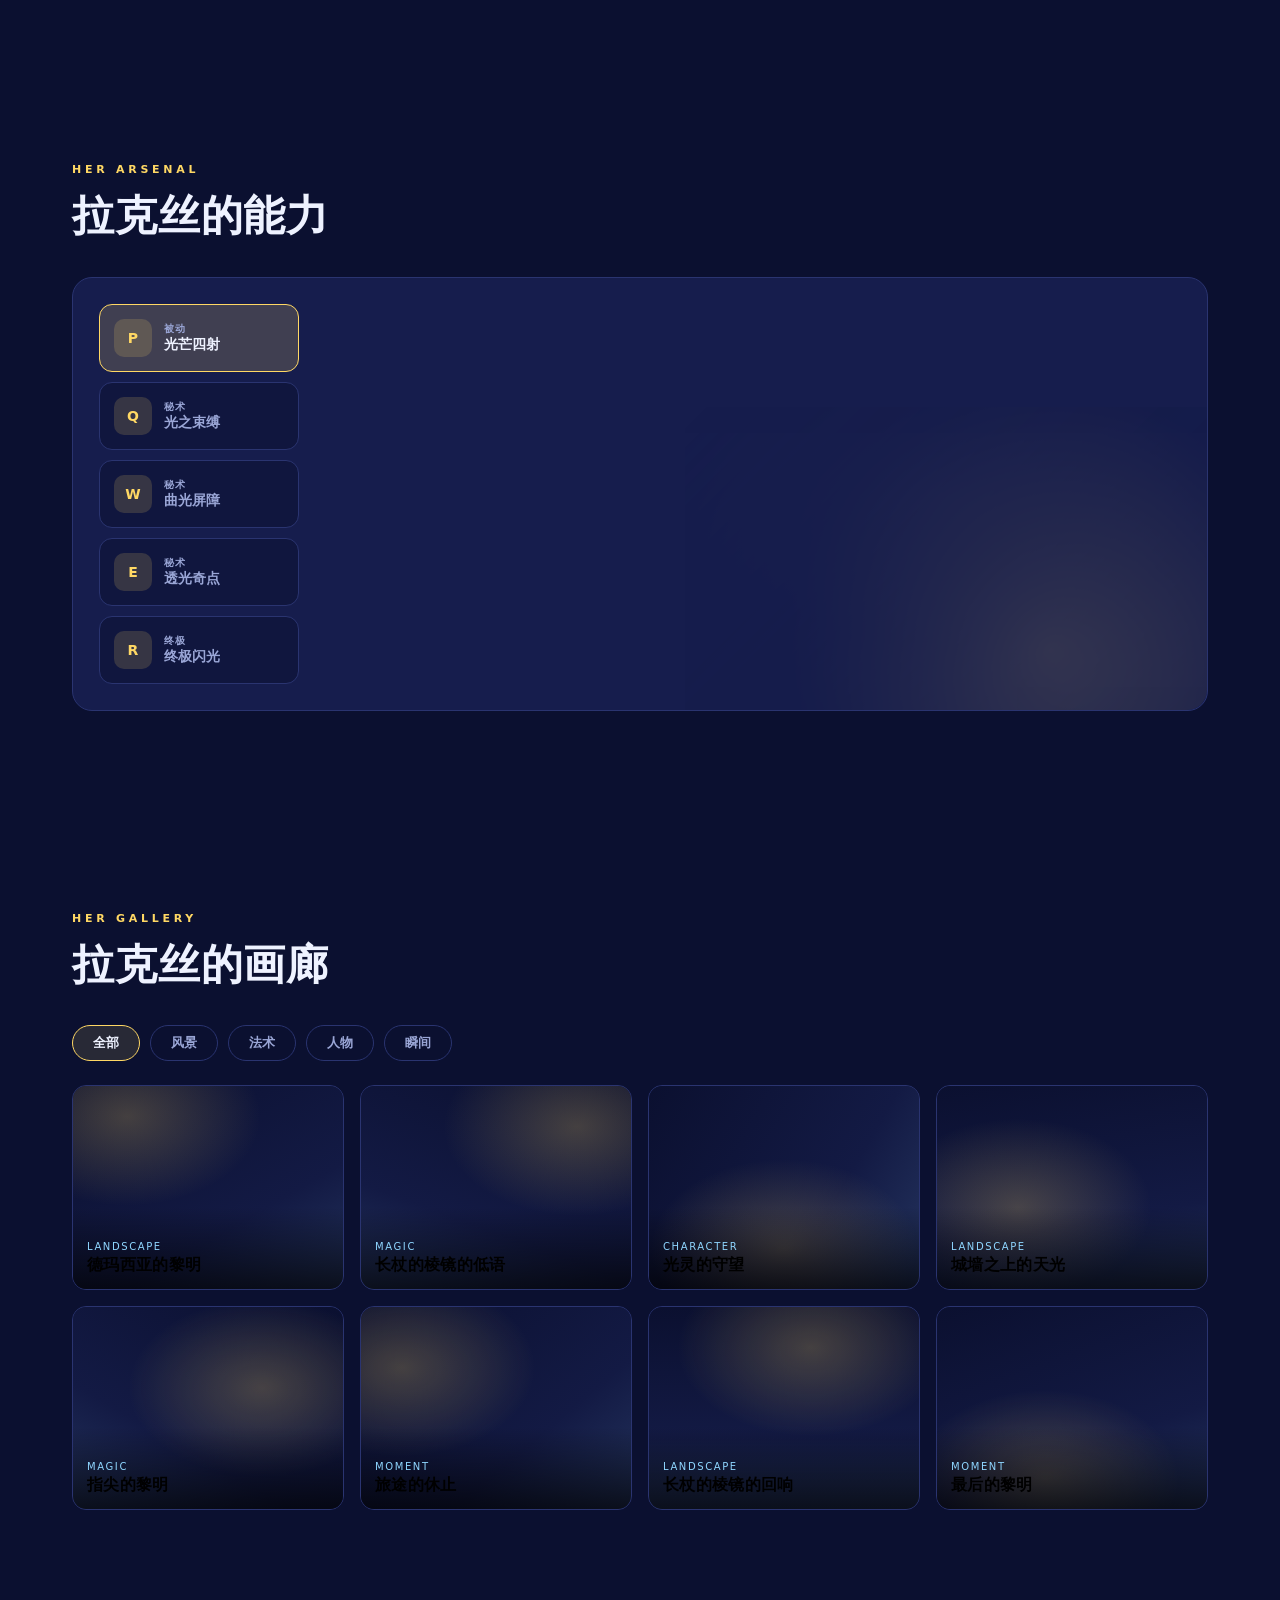
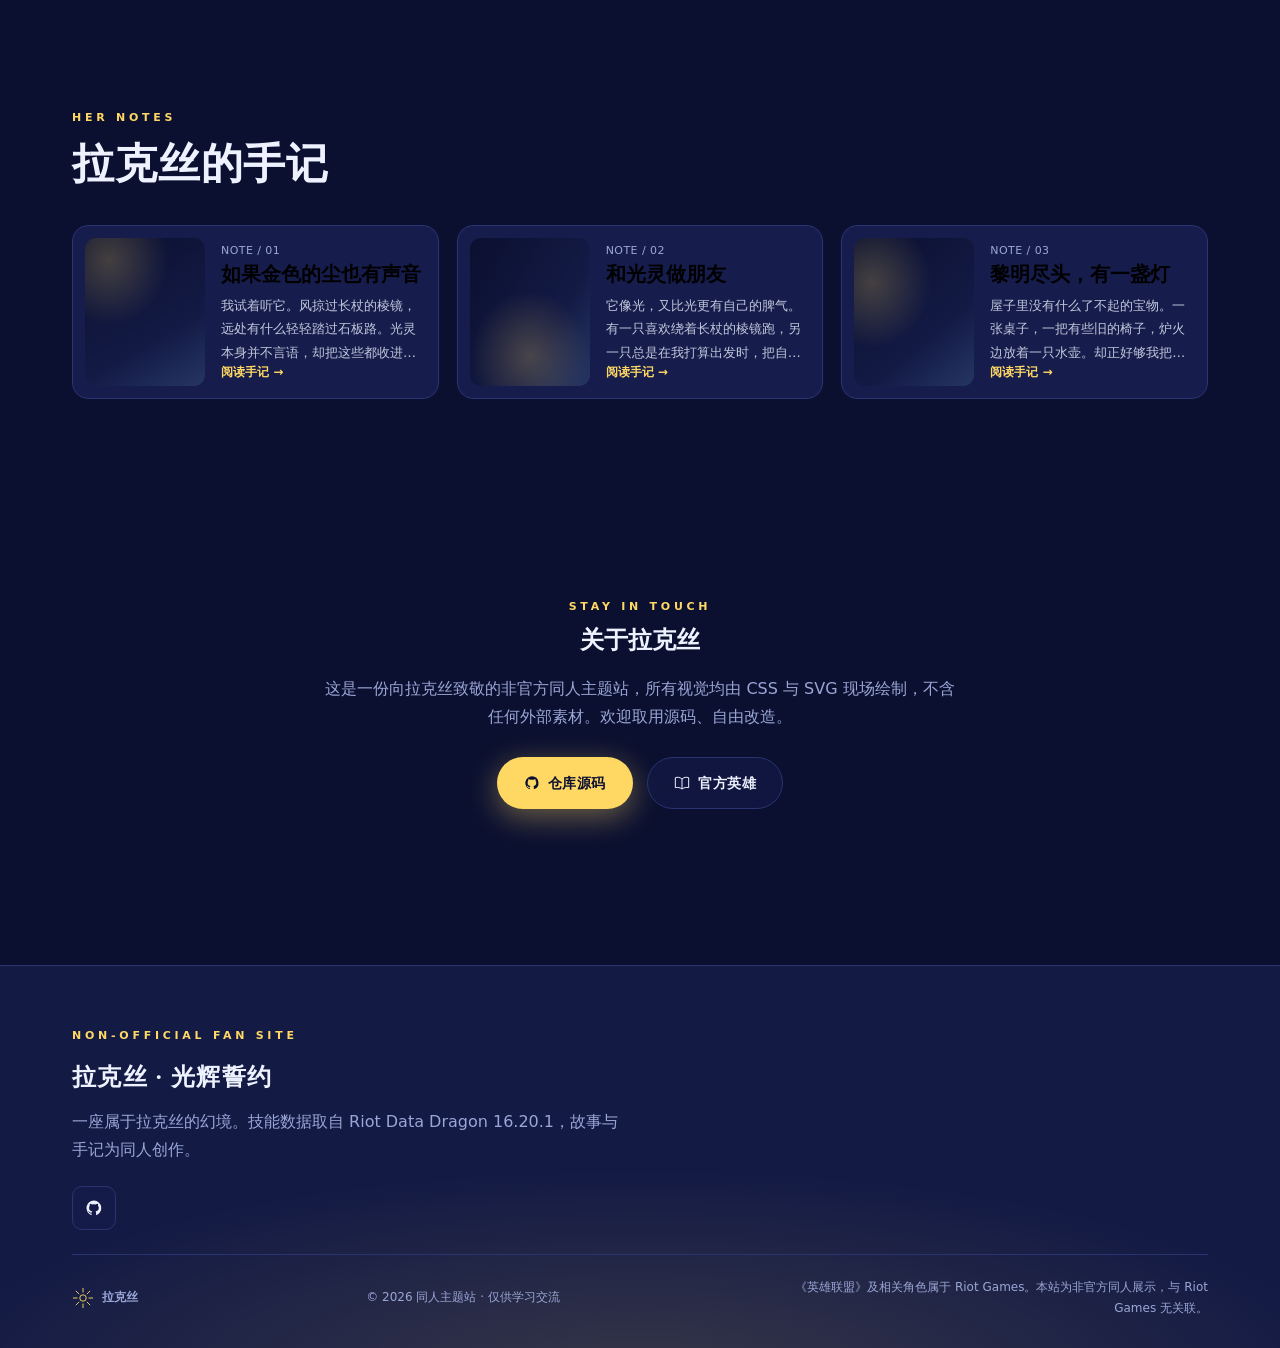
==== commit 1828c23a: "feat: add hero image and regenerate site" ====
--- a/index.html
+++ b/index.html
@@ -35,7 +35,7 @@
   <main id="main">
     <section id="home" class="hero" aria-labelledby="hero-title" aria-roledescription="轮播图">
       <div class="hero-slides"><div class="hero-track" id="hero-track">
-        <div class="hero-image" data-label="主视觉" role="img" aria-label="主视觉：拉克丝的主题幻境" style="background:radial-gradient(120% 90% at 25% 15%, #ffd86440 0%, transparent 55%), radial-gradient(90% 80% at 85% 80%, #8fd6ff2e 0%, transparent 50%), linear-gradient(155deg, #0b1030 0%, #131a44 55%, #ffd8641f 100%)"></div>
+        <div class="hero-image" data-label="主视觉" role="img" aria-label="主视觉：拉克丝的主题幻境" style="background:radial-gradient(120% 90% at 25% 15%, #ffd86433 0%, transparent 55%), url('assets/hero.png') center/cover no-repeat, linear-gradient(155deg, #0b1030 0%, #131a44 100%)"></div>
 <div class="hero-image" data-label="幻境" role="img" aria-label="幻境：拉克丝的主题幻境" style="background:radial-gradient(100% 100% at 80% 20%, #8fd6ff33 0%, transparent 55%), linear-gradient(200deg, #131a44 0%, #0b1030 60%, #ffd86422 100%)"></div>
 <div class="hero-image" data-label="余光" role="img" aria-label="余光：拉克丝的主题幻境" style="background:radial-gradient(110% 90% at 50% 90%, #ffd86433 0%, transparent 55%), linear-gradient(120deg, #0b1030 0%, #131a44 70%, #8fd6ff1f 100%)"></div>
       </div></div>
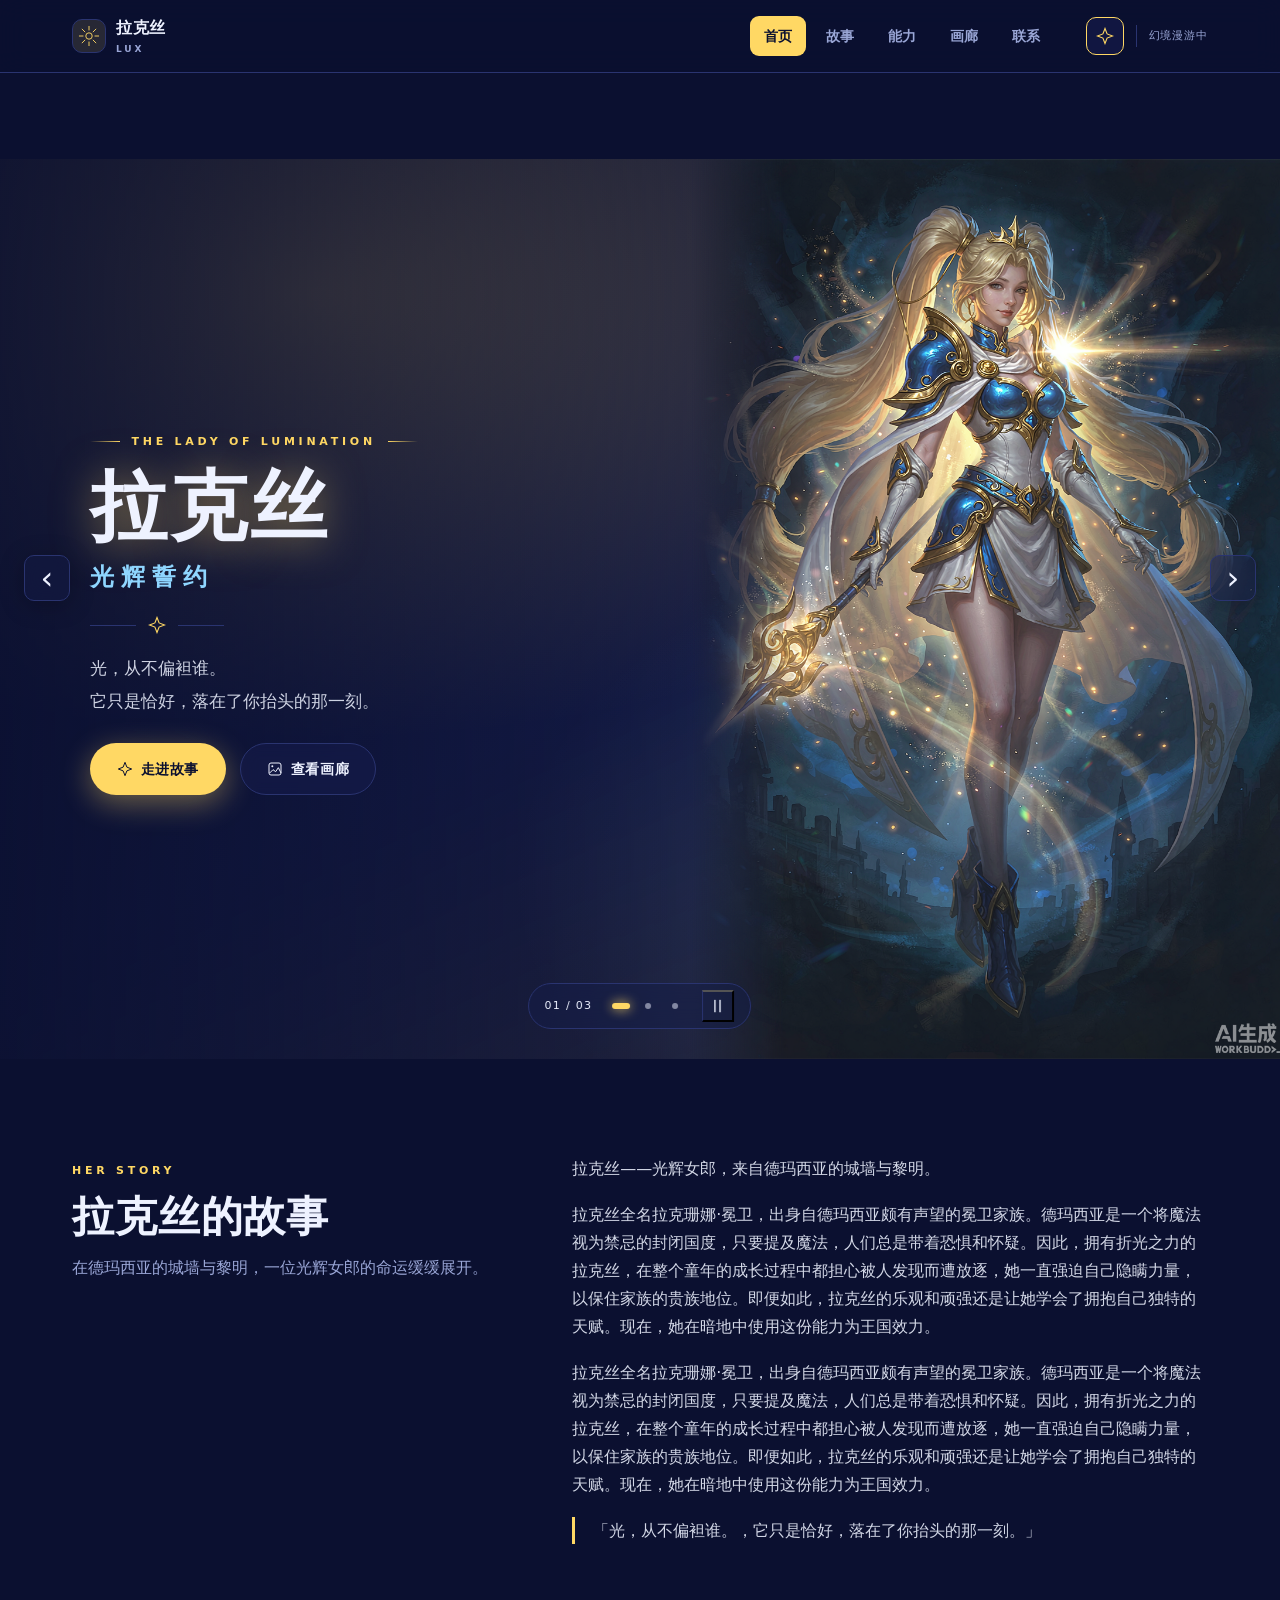
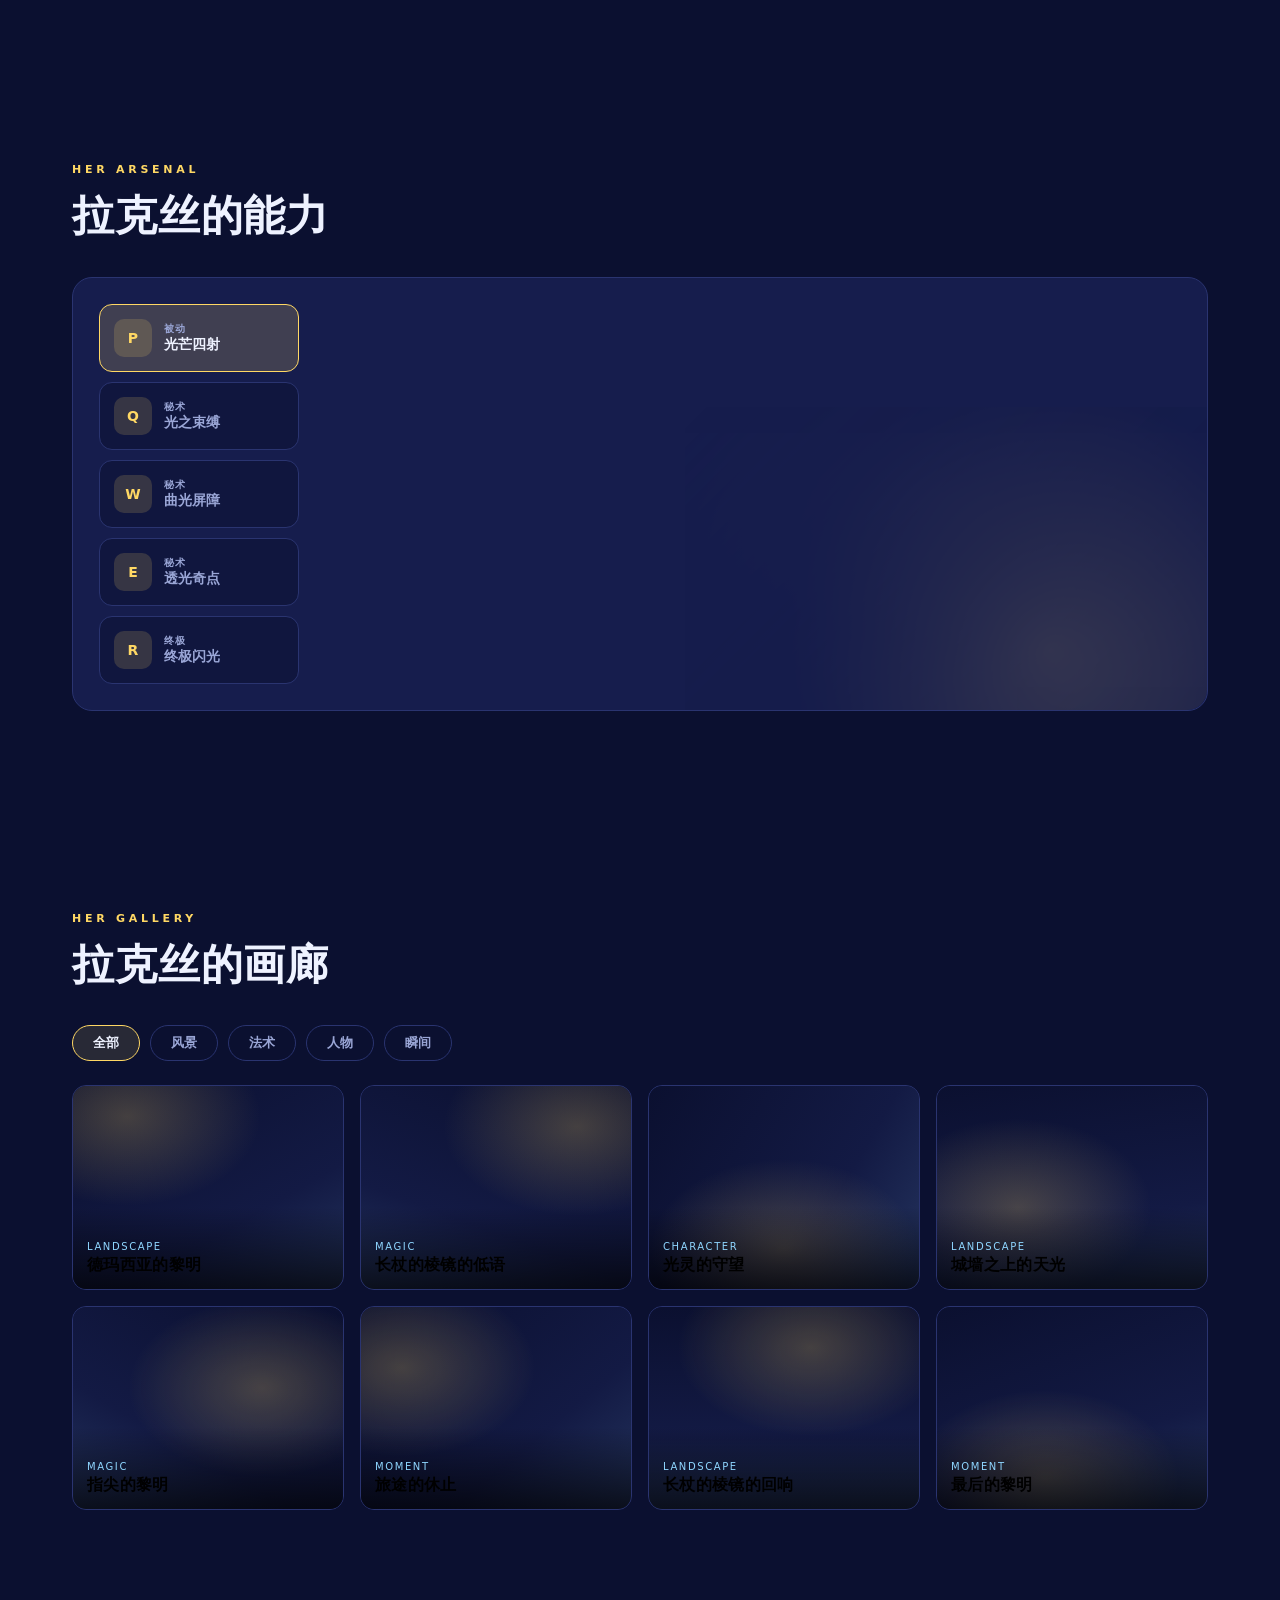
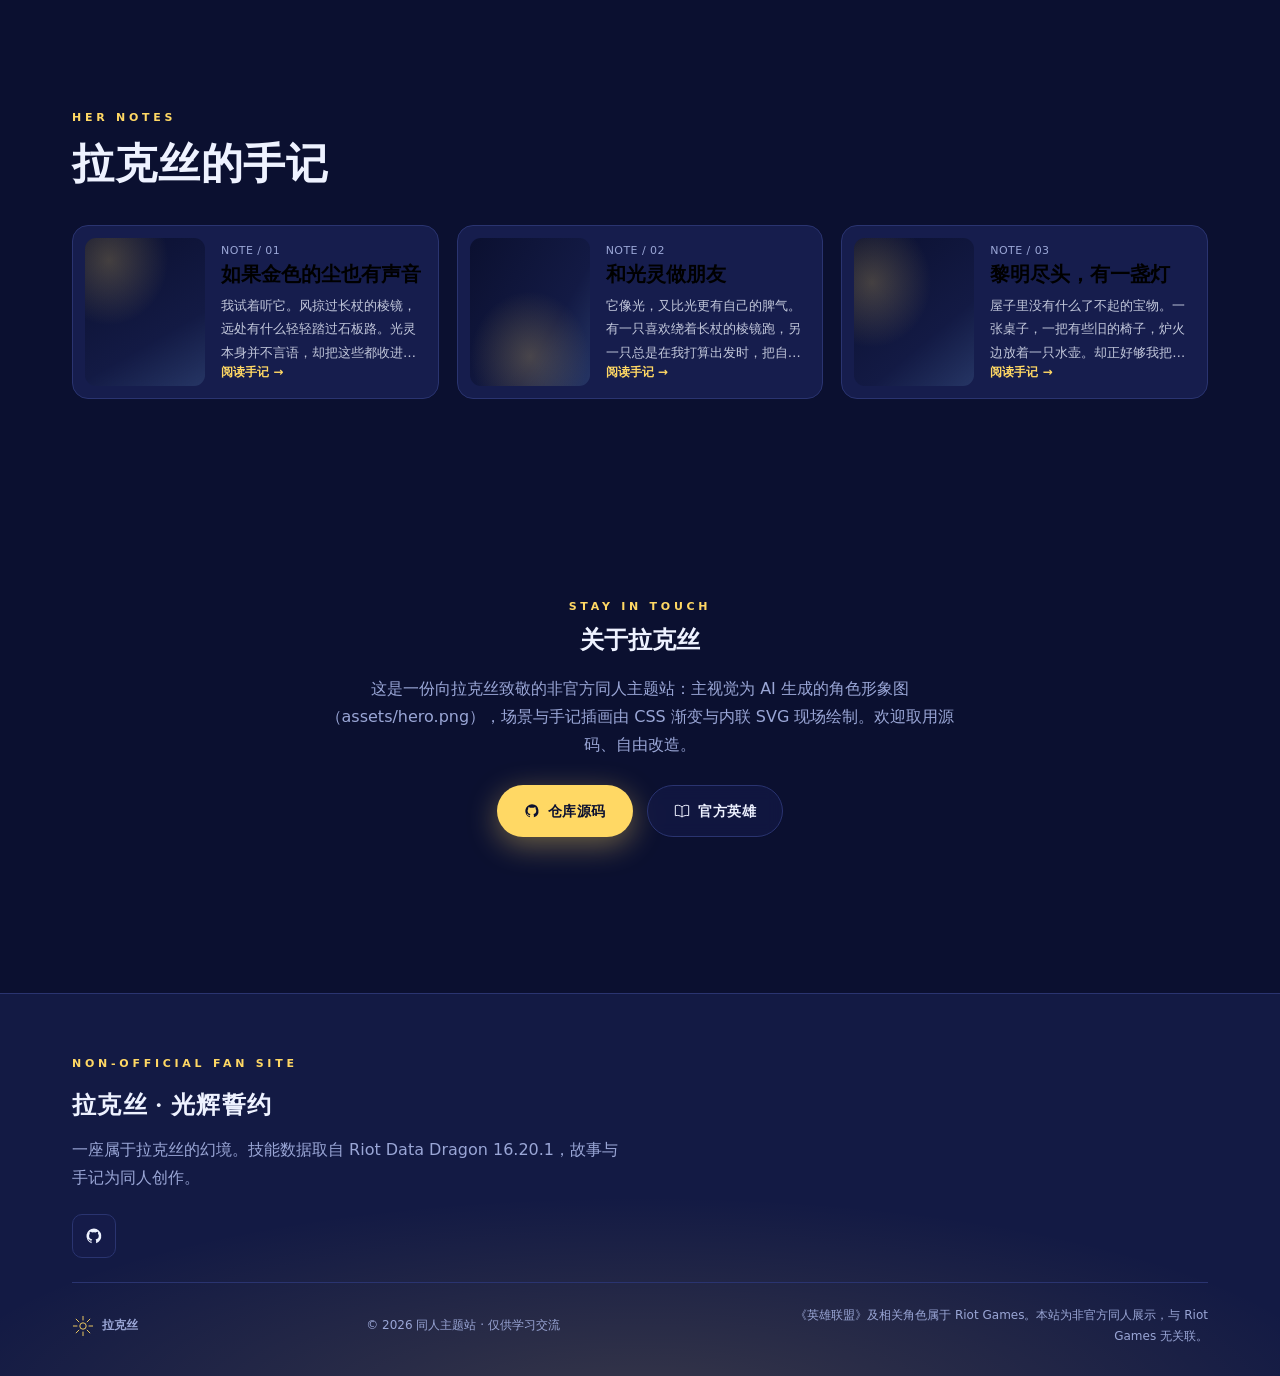
==== commit 907f6642: "feat: showcase champion portrait in hero (left copy + right character art)" ====
--- a/index.html
+++ b/index.html
@@ -35,11 +35,12 @@
   <main id="main">
     <section id="home" class="hero" aria-labelledby="hero-title" aria-roledescription="轮播图">
       <div class="hero-slides"><div class="hero-track" id="hero-track">
-        <div class="hero-image" data-label="主视觉" role="img" aria-label="主视觉：拉克丝的主题幻境" style="background:radial-gradient(120% 90% at 25% 15%, #ffd86433 0%, transparent 55%), url('assets/hero.png') center/cover no-repeat, linear-gradient(155deg, #0b1030 0%, #131a44 100%)"></div>
-<div class="hero-image" data-label="幻境" role="img" aria-label="幻境：拉克丝的主题幻境" style="background:radial-gradient(100% 100% at 80% 20%, #8fd6ff33 0%, transparent 55%), linear-gradient(200deg, #131a44 0%, #0b1030 60%, #ffd86422 100%)"></div>
-<div class="hero-image" data-label="余光" role="img" aria-label="余光：拉克丝的主题幻境" style="background:radial-gradient(110% 90% at 50% 90%, #ffd86433 0%, transparent 55%), linear-gradient(120deg, #0b1030 0%, #131a44 70%, #8fd6ff1f 100%)"></div>
+        <div class="hero-image" data-label="主视觉" role="img" aria-label="主视觉：拉克丝的主题幻境" aria-hidden="true" style="background:radial-gradient(120% 90% at 25% 15%, #ffd86440 0%, transparent 55%), radial-gradient(90% 80% at 85% 80%, #8fd6ff2e 0%, transparent 50%), linear-gradient(155deg, #0b1030 0%, #131a44 55%, #ffd8641f 100%)"></div>
+<div class="hero-image" data-label="幻境" role="img" aria-label="幻境：拉克丝的主题幻境" aria-hidden="true" style="background:radial-gradient(100% 100% at 80% 20%, #8fd6ff33 0%, transparent 55%), linear-gradient(200deg, #131a44 0%, #0b1030 60%, #ffd86422 100%)"></div>
+<div class="hero-image" data-label="余光" role="img" aria-label="余光：拉克丝的主题幻境" aria-hidden="true" style="background:radial-gradient(110% 90% at 50% 90%, #ffd86433 0%, transparent 55%), linear-gradient(120deg, #0b1030 0%, #131a44 70%, #8fd6ff1f 100%)"></div>
       </div></div>
       <div class="hero-shade"></div><div class="particles" aria-hidden="true"></div>
+      <div class="hero-portrait"><img src="assets/hero.png" alt="拉克丝（光辉女郎）角色形象插画" width="1024" height="1536" fetchpriority="high"></div>
       <button class="hero-arrow hero-previous icon-button" type="button" aria-label="上一张主视觉" aria-controls="hero-track" hidden>‹</button>
       <button class="hero-arrow hero-next icon-button" type="button" aria-label="下一张主视觉" aria-controls="hero-track" hidden>›</button>
       <div class="hero-content">
@@ -133,7 +134,7 @@
       <div class="contact-inner">
         <p class="eyebrow">STAY IN TOUCH</p>
         <h2 id="contact-title">关于拉克丝</h2>
-        <p class="contact-copy">这是一份向拉克丝致敬的非官方同人主题站，所有视觉均由 CSS 与 SVG 现场绘制，不含任何外部素材。欢迎取用源码、自由改造。</p>
+        <p class="contact-copy">这是一份向拉克丝致敬的非官方同人主题站：主视觉为 AI 生成的角色形象图（assets/hero.png），场景与手记插画由 CSS 渐变与内联 SVG 现场绘制。欢迎取用源码、自由改造。</p>
         <div class="contact-actions">
           <a class="button button-primary" href="https://github.com/heqiangdiao-wq/lol-lux" rel="noopener"><svg><use href="#icon-github"/></svg>仓库源码</a>
           <a class="button button-glass" href="https://www.leagueoflegends.com/zh-tw/champions/" rel="noopener"><svg><use href="#icon-book"/></svg>官方英雄</a>
--- a/styles.css
+++ b/styles.css
@@ -43,26 +43,28 @@
 .nav-note{display:none}}
 
 /* ====== hero ====== */
-.hero{position:relative;height:100svh;min-height:620px;display:flex;align-items:flex-end;overflow:hidden}
-.hero-slides{position:absolute;inset:0;z-index:-3;overflow:hidden}
+.hero{position:relative;height:100svh;min-height:640px;display:flex;align-items:center;overflow:hidden}
+.hero-slides{position:absolute;inset:0;z-index:-4;overflow:hidden}
+.hero-portrait{position:absolute;top:0;right:0;bottom:0;width:min(46vw,660px);z-index:-3;pointer-events:none}
+.hero-portrait img{width:100%;height:100%;object-fit:cover;object-position:50% 16%;display:block;-webkit-mask-image:linear-gradient(90deg,transparent 0,#000 16%);mask-image:linear-gradient(90deg,transparent 0,#000 16%);filter:drop-shadow(0 0 60px color-mix(in srgb,var(--primary) 26%,transparent))}
 .hero-track{display:flex;width:100%;height:100%;will-change:transform}
 .hero-track.is-ready{transition:transform .8s cubic-bezier(.65,0,.35,1)}
 .hero-track>.hero-image{flex:0 0 100%;width:100%;height:100%;min-width:0;background-size:cover;background-position:center}
-.hero-shade{position:absolute;inset:0;z-index:-2;background:linear-gradient(180deg,rgba(0,0,0,.15) 0%,transparent 35%,transparent 55%,color-mix(in srgb,var(--bg) 92%,transparent) 100%)}
+.hero-shade{position:absolute;inset:0;z-index:-2;background:linear-gradient(90deg,color-mix(in srgb,var(--bg) 80%,transparent) 0%,color-mix(in srgb,var(--bg) 32%,transparent) 36%,transparent 60%)}
 .particles{position:absolute;inset:0;z-index:-1;pointer-events:none;overflow:hidden}
 .snowflake{position:absolute;top:-8%;width:6px;height:6px;border-radius:50%;background:var(--flake);opacity:.7;box-shadow:0 0 8px var(--flake);animation:fall linear infinite}
 @keyframes fall{0%{transform:translateY(-10vh) translateX(0)}100%{transform:translateY(112vh) translateX(20px)}}
-.hero-content{position:relative;z-index:3;max-width:760px;padding:0 30px 92px;margin:0 auto;width:100%;text-align:center}
+.hero-content{position:relative;z-index:3;width:min(560px,46vw);padding:110px 0;margin:0 0 0 7vw;text-align:left}
 .eyebrow{display:inline-flex;align-items:center;gap:12px;font-size:11px;letter-spacing:.34em;color:var(--primary);font-weight:700}
 .eyebrow span{width:30px;height:1px;background:linear-gradient(90deg,transparent,var(--primary))}
 .eyebrow span:last-child{background:linear-gradient(90deg,var(--primary),transparent)}
-.hero h1{font-family:var(--serif);font-size:96px;line-height:1;margin:16px 0 6px;letter-spacing:.04em;text-shadow:0 4px 40px color-mix(in srgb,var(--primary) 50%,transparent)}
+.hero h1{font-family:var(--serif);font-size:clamp(56px,6vw,92px);line-height:1.06;margin:16px 0 8px;letter-spacing:.04em;text-shadow:0 4px 40px color-mix(in srgb,var(--primary) 50%,transparent)}
 .hero-subtitle{font-size:24px;color:var(--accent);letter-spacing:.3em;font-weight:600}
-.ornament{display:flex;align-items:center;justify-content:center;gap:12px;margin:18px 0}
+.ornament{display:flex;align-items:center;gap:12px;margin:18px 0}
 .ornament i{width:46px;height:1px;background:var(--line)}
 .ornament svg{width:18px;height:18px;color:var(--primary);fill:none;stroke:var(--primary);stroke-width:1.4}
 .hero-description{font-size:17px;color:color-mix(in srgb,var(--text) 86%,transparent);line-height:1.9}
-.hero-actions{display:flex;gap:14px;justify-content:center;margin-top:26px;flex-wrap:wrap}
+.hero-actions{display:flex;gap:14px;margin-top:26px;flex-wrap:wrap}
 .button{display:inline-flex;align-items:center;gap:8px;padding:13px 26px;border-radius:30px;font-weight:700;font-size:14px;letter-spacing:.04em;transition:.2s;border:1px solid transparent}
 .button svg{width:16px;height:16px;fill:currentColor}
 .button-primary{background:var(--primary);color:var(--bg);box-shadow:0 8px 30px color-mix(in srgb,var(--primary) 40%,transparent)}
@@ -89,7 +91,8 @@
 .story-inner{display:grid;grid-template-columns:1fr 1.4fr;gap:46px;align-items:start}
 .story-copy p{margin-bottom:18px;font-size:16px;color:color-mix(in srgb,var(--text) 88%,transparent)}
 .story-quote{font-family:var(--serif);font-size:22px;color:var(--primary);border-left:3px solid var(--primary);padding-left:18px;line-height:1.7}
-@media(max-width:760px){.story-inner{grid-template-columns:1fr;gap:24px}.section-heading h2{font-size:32px}.hero h1{font-size:64px}.hero-subtitle{font-size:18px}}
+@media(max-width:860px){.hero{align-items:flex-end;min-height:600px}.hero-portrait{width:100%;left:0;right:auto;opacity:.62}.hero-portrait img{object-position:50% 12%;-webkit-mask-image:linear-gradient(180deg,#000 0 32%,transparent 74%);mask-image:linear-gradient(180deg,#000 0 32%,transparent 74%);filter:none}.hero-content{width:100%;max-width:640px;margin:0 auto;padding:0 22px 118px;text-align:center}.ornament{justify-content:center}.hero-actions{justify-content:center}.hero-shade{background:linear-gradient(180deg,rgba(0,0,0,.18) 0%,transparent 30%,transparent 46%,color-mix(in srgb,var(--bg) 94%,transparent) 100%)}}
+@media(max-width:760px){.story-inner{grid-template-columns:1fr;gap:24px}.section-heading h2{font-size:32px}.hero-subtitle{font-size:18px}}
 
 /* ====== abilities ====== */
 .ability-panel{display:grid;grid-template-columns:200px 1fr;gap:26px;background:var(--panel);border:1px solid var(--line);border-radius:20px;padding:26px;position:relative;overflow:hidden;min-height:420px}
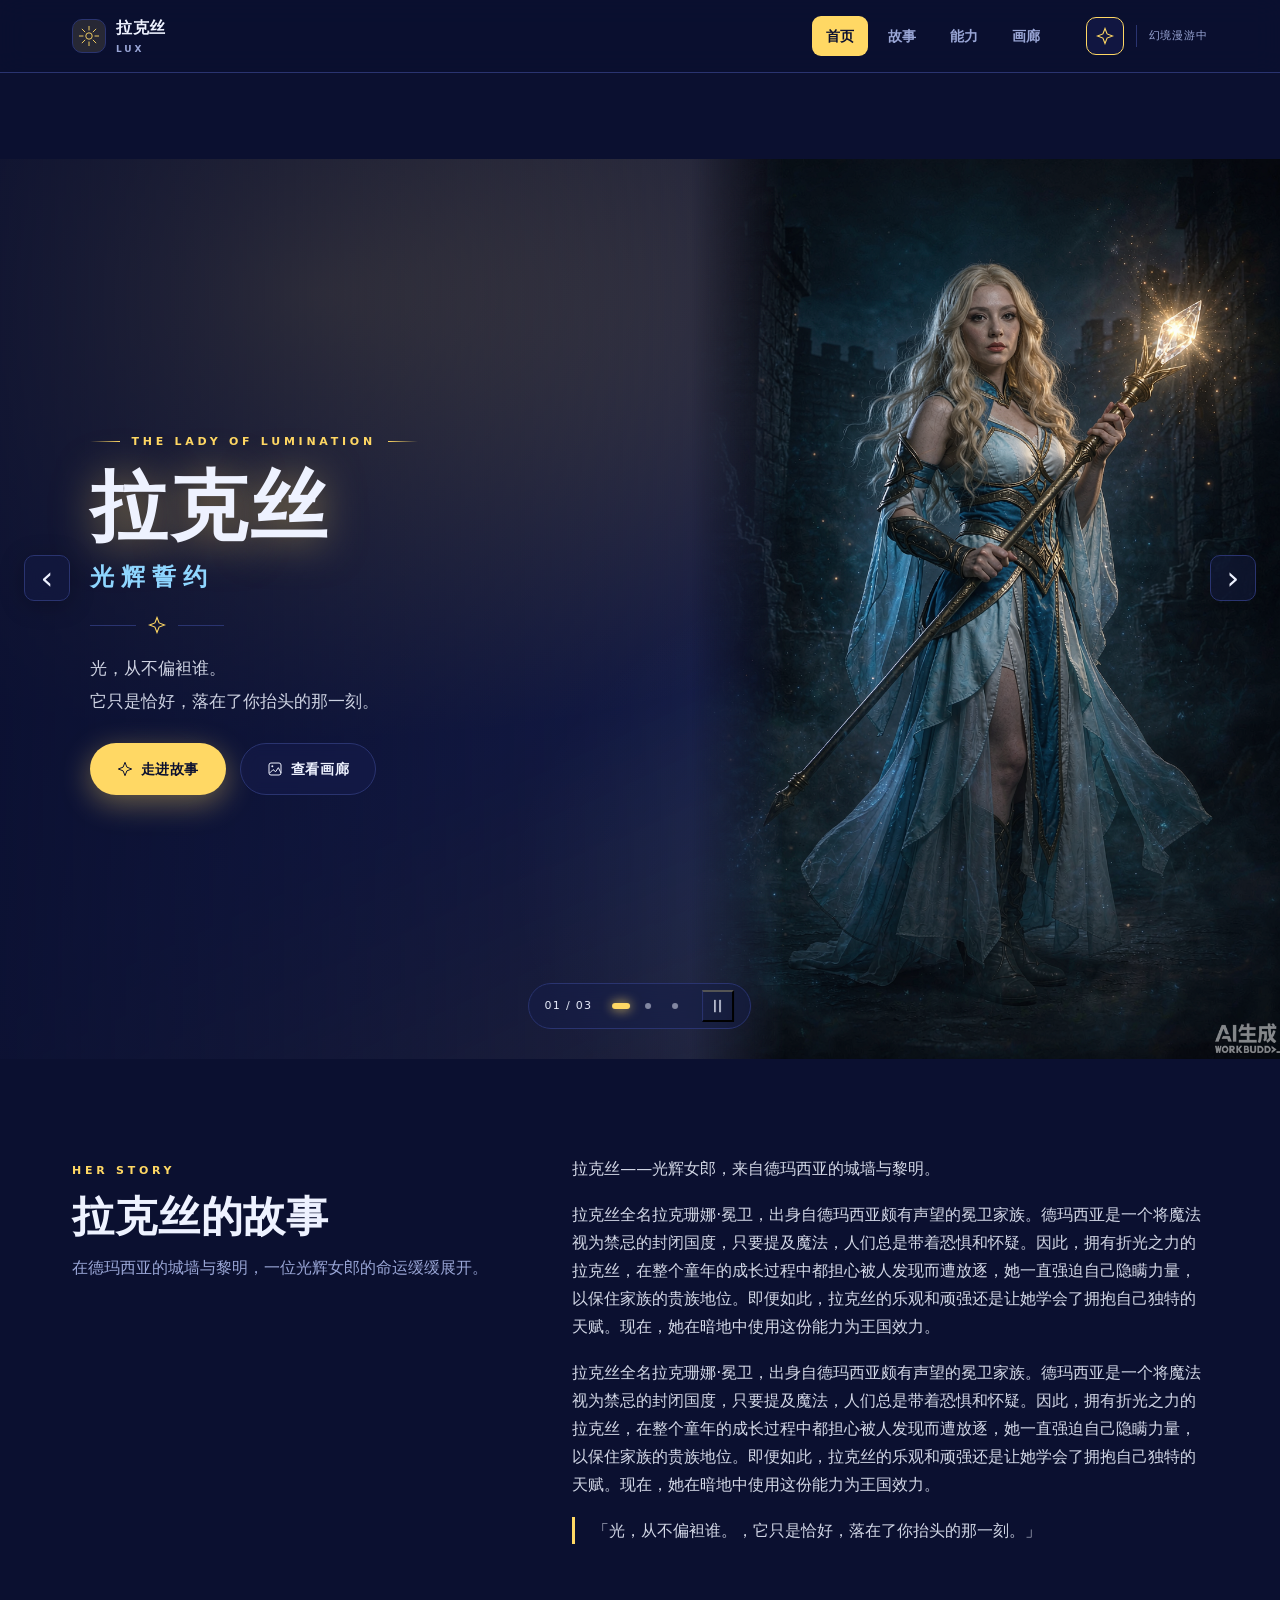
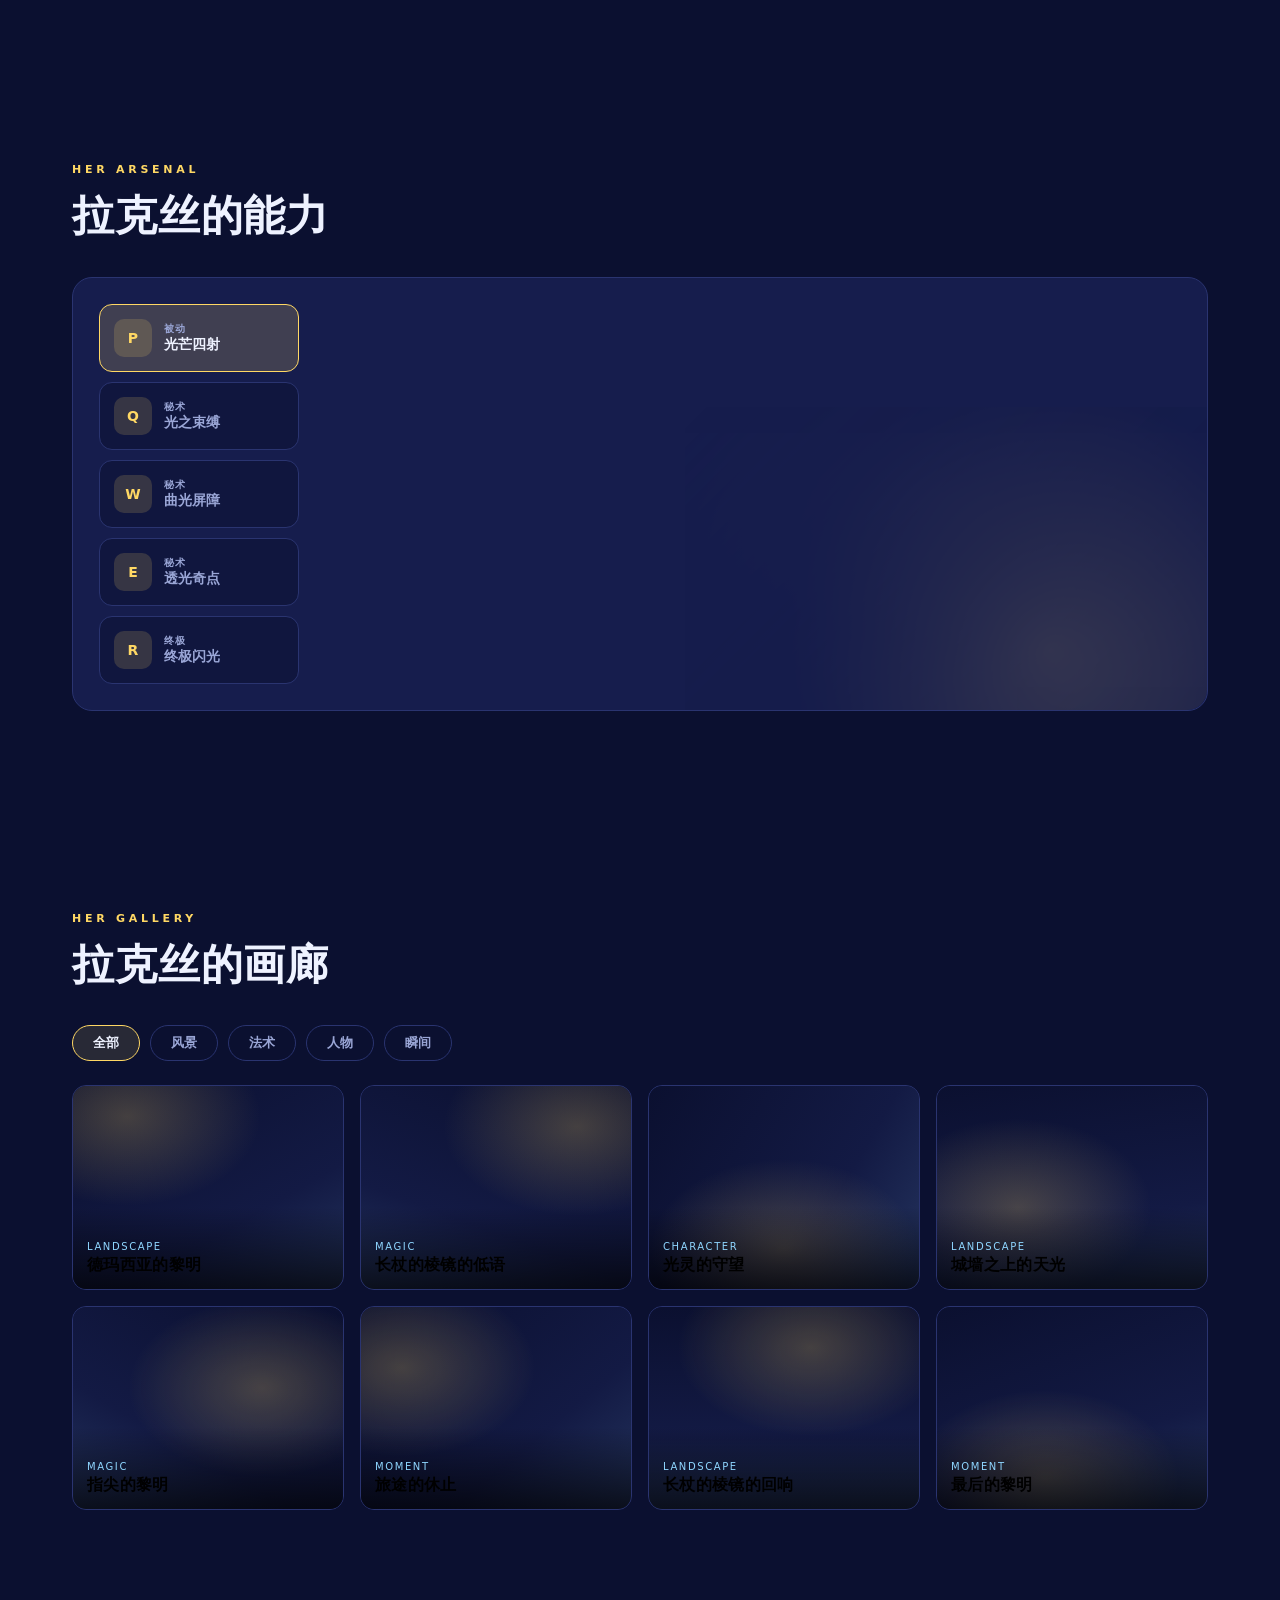
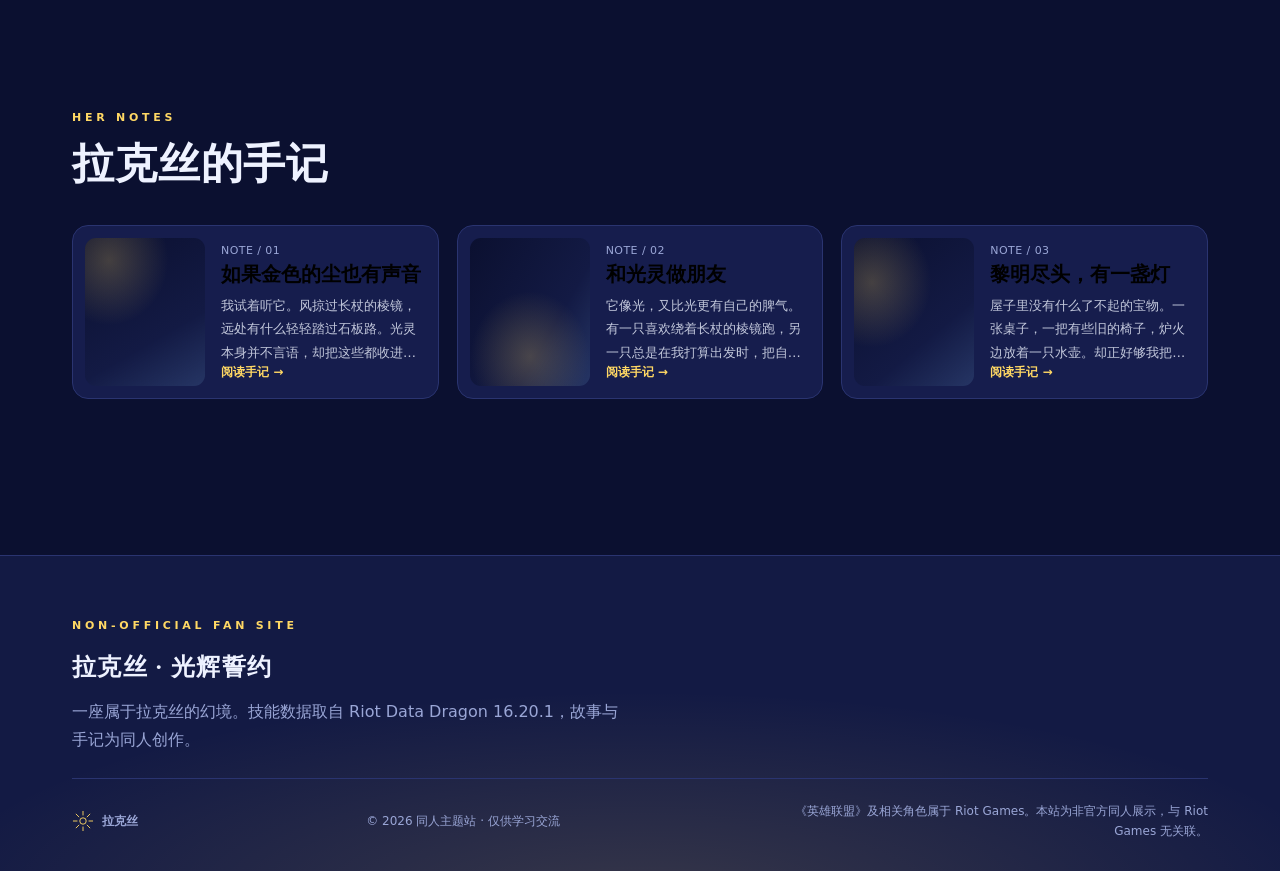
==== commit d9fae048: "refactor: remove contact section, social links and external contact details" ====
--- a/index.html
+++ b/index.html
@@ -18,15 +18,13 @@
     <symbol id="icon-moon" viewBox="0 0 24 24"><path d="M20.8 14A9 9 0 0 1 10 3.2 9 9 0 1 0 20.8 14Z" fill="none" stroke="currentColor" stroke-width="1.5"/></symbol>
     <symbol id="icon-image" viewBox="0 0 24 24"><rect x="3" y="3" width="18" height="18" rx="3" fill="none" stroke="currentColor" stroke-width="1.5"/><circle cx="8" cy="8" r="1.5" fill="currentColor"/><path d="m4 18 5-5 4 3 4-6 4 8" fill="none" stroke="currentColor" stroke-width="1.5"/></symbol>
     <symbol id="icon-book" viewBox="0 0 24 24"><path d="M12 6C9 3 5 3 2 4v15c4-1 7 0 10 2 3-2 6-3 10-2V4c-3-1-7-1-10 2Zm0 0v15" fill="none" stroke="currentColor" stroke-width="1.5"/></symbol>
-    <symbol id="icon-mail" viewBox="0 0 24 24"><rect x="2" y="4" width="20" height="16" rx="3" fill="none" stroke="currentColor" stroke-width="1.5"/><path d="m3 5 9 8 9-8" fill="none" stroke="currentColor" stroke-width="1.5"/></symbol>
-    <symbol id="icon-github" viewBox="0 0 24 24"><path d="M12 2a10 10 0 0 0-3.2 19.5v-2.3c-2.6.6-3.2-1.1-3.2-1.1-.4-1-1-1.3-1-1.3-.9-.6.1-.6.1-.6 1 0 1.5 1 1.5 1 .9 1.5 2.3 1 2.8.8.1-.7.4-1.2.7-1.5-2.1-.2-4.3-1.1-4.3-4.8 0-1.1.4-2 1-2.7-.1-.2-.4-1.3.1-2.7 0 0 .9-.3 2.8 1a9.4 9.4 0 0 1 5.1 0c2-1.3 2.8-1 2.8-1 .6 1.4.2 2.5.1 2.7.7.7 1.1 1.6 1.1 2.7 0 3.7-2.2 4.5-4.3 4.8.4.3.7.9.7 1.8v3.2A10 10 0 0 0 12 2Z" fill="currentColor"/></symbol>
   </svg>
 
   <header class="site-header">
     <nav class="navigation" aria-label="主导航">
       <a class="brand" href="#home" aria-label="拉克丝首页"><span class="brand-mark"><svg><use href="#icon-sigil"/></svg></span><span>拉克丝<small>LUX</small></span></a>
       <div class="nav-links" id="nav-menu">
-        <a href="#home" class="active">首页</a><a href="#story-detail">故事</a><a href="#ability-detail">能力</a><a href="#gallery">画廊</a><a href="#contact">联系</a>
+        <a href="#home" class="active">首页</a><a href="#story-detail">故事</a><a href="#ability-detail">能力</a><a href="#gallery">画廊</a>
       </div>
       <div class="nav-tools"><button class="icon-button atmosphere-button" type="button" aria-label="关闭粒子效果" aria-pressed="true" title="粒子效果"><svg><use href="#icon-star"/></svg></button><span class="nav-divider"></span><span class="nav-note">幻境漫游中</span><button class="menu-toggle icon-button" type="button" aria-controls="nav-menu" aria-expanded="false" aria-label="打开导航菜单"><span></span><span></span></button></div>
     </nav>
@@ -129,18 +127,6 @@
 <button class="journal-card" data-article="2" aria-label="阅读：黎明尽头，有一盏灯"><span class="journal-art scene-6" aria-hidden="true"></span><span class="journal-copy"><span class="journal-meta">NOTE / 03</span><strong>黎明尽头，有一盏灯</strong><span class="journal-excerpt">屋子里没有什么了不起的宝物。一张桌子，一把有些旧的椅子，炉火边放着一只水壶。却正好够我把斗篷晾开，把长杖的棱镜摊在桌上，让赶了一天路的手指慢慢暖起来。</span><span class="read-label">阅读手记 →</span></span></button>
       </div>
     </section>
-
-    <section id="contact" class="contact-section" aria-labelledby="contact-title">
-      <div class="contact-inner">
-        <p class="eyebrow">STAY IN TOUCH</p>
-        <h2 id="contact-title">关于拉克丝</h2>
-        <p class="contact-copy">这是一份向拉克丝致敬的非官方同人主题站：主视觉为 AI 生成的角色形象图（assets/hero.png），场景与手记插画由 CSS 渐变与内联 SVG 现场绘制。欢迎取用源码、自由改造。</p>
-        <div class="contact-actions">
-          <a class="button button-primary" href="https://github.com/heqiangdiao-wq/lol-lux" rel="noopener"><svg><use href="#icon-github"/></svg>仓库源码</a>
-          <a class="button button-glass" href="https://www.leagueoflegends.com/zh-tw/champions/" rel="noopener"><svg><use href="#icon-book"/></svg>官方英雄</a>
-        </div>
-      </div>
-    </section>
   </main>
 
   <footer class="site-footer">
@@ -149,9 +135,6 @@
       <p class="eyebrow">NON-OFFICIAL FAN SITE</p>
       <h2>拉克丝 · 光辉誓约</h2>
       <p>一座属于拉克丝的幻境。技能数据取自 Riot Data Dragon 16.20.1，故事与手记为同人创作。</p>
-      <div class="footer-socials">
-        <a class="icon-button" href="https://github.com/heqiangdiao-wq/lol-lux" rel="noopener" aria-label="GitHub 仓库"><svg><use href="#icon-github"/></svg></a>
-      </div>
       <div class="footer-bottom">
         <p class="footer-brand"><svg class="footer-mark"><use href="#icon-sigil"/></svg> 拉克丝</p>
         <p>© <span id="copyright-year">2026</span> 同人主题站 · 仅供学习交流</p>
--- a/styles.css
+++ b/styles.css
@@ -84,7 +84,7 @@
 .hero-dot[aria-disabled="true"]{cursor:default}
 
 /* ====== sections ====== */
-.story-section,.abilities-section,.gallery-section,.journal-section,.contact-section{padding:96px 22px;max-width:1180px;margin:0 auto}
+.story-section,.abilities-section,.gallery-section,.journal-section{padding:96px 22px;max-width:1180px;margin:0 auto}
 .section-heading{margin-bottom:34px}
 .section-heading h2{font-family:var(--serif);font-size:42px;line-height:1.25;margin-top:8px;letter-spacing:.02em}
 .section-intro{color:var(--muted);max-width:620px;margin-top:10px}
@@ -136,12 +136,6 @@
 .read-label{font-size:12px;color:var(--primary);margin-top:8px;font-weight:700}
 @media(max-width:760px){.journal-list{grid-template-columns:1fr}.journal-card{min-height:auto}.journal-art{height:120px}}
 
-/* ====== contact ====== */
-.contact-section{text-align:center}
-.contact-inner{max-width:640px;margin:0 auto}
-.contact-copy{color:var(--muted);font-size:16px;margin:14px 0 26px}
-.contact-actions{display:flex;gap:14px;justify-content:center;flex-wrap:wrap}
-
 /* ====== footer ====== */
 .site-footer{margin-top:60px;position:relative;border-top:1px solid var(--line);background:var(--bg-2)}
 .footer-glow{position:absolute;inset:0;overflow:hidden;pointer-events:none}
@@ -149,8 +143,6 @@
 .footer-content{max-width:1180px;margin:0 auto;padding:54px 22px 30px;position:relative}
 .footer-content h2{font-family:var(--serif);font-size:24px;margin:8px 0 10px;letter-spacing:.06em}
 .footer-content>p:not(.eyebrow){color:var(--muted);max-width:560px}
-.footer-socials{margin:22px 0}
-.footer-socials .icon-button{width:44px;height:44px}
 .footer-bottom{display:flex;align-items:center;justify-content:space-between;gap:16px;flex-wrap:wrap;padding-top:22px;border-top:1px solid var(--line);margin-top:24px}
 .footer-brand{display:flex;align-items:center;gap:8px;font-weight:800}
 .footer-mark{width:22px;height:22px;color:var(--primary)}
